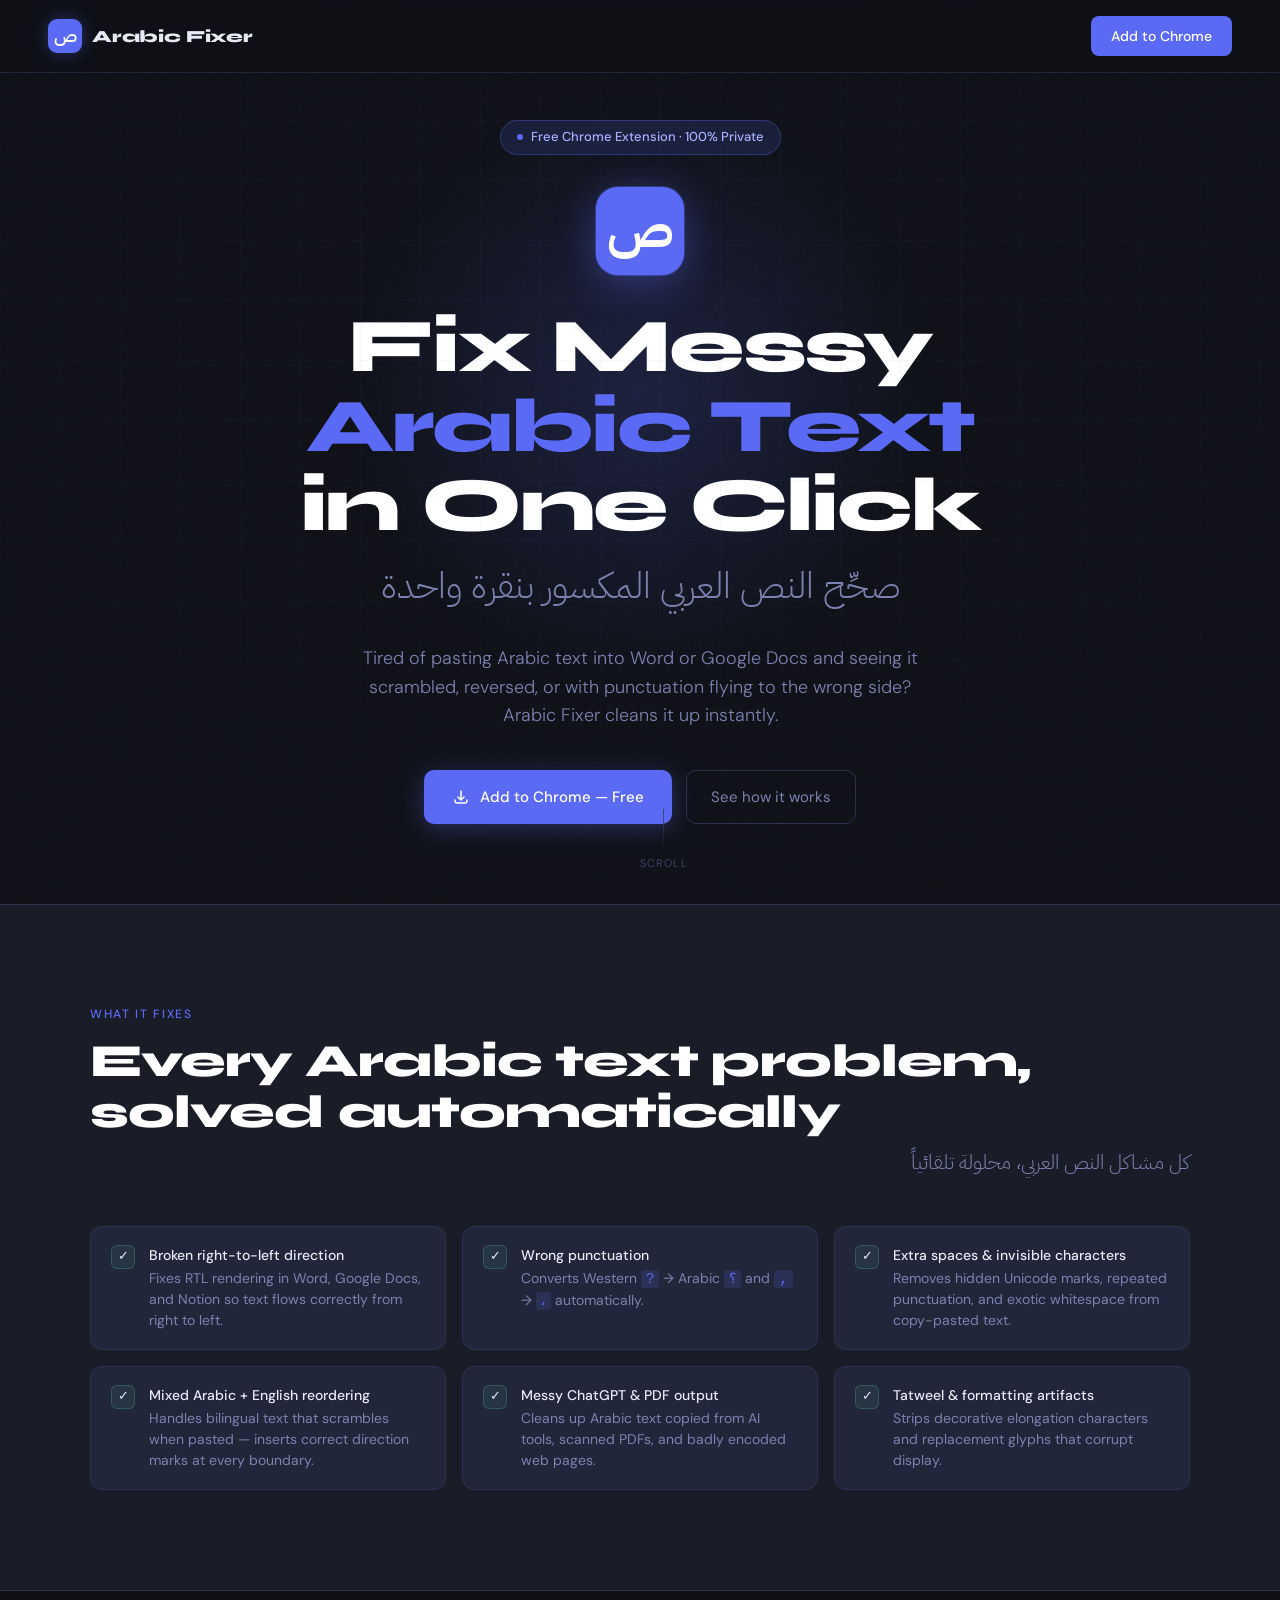
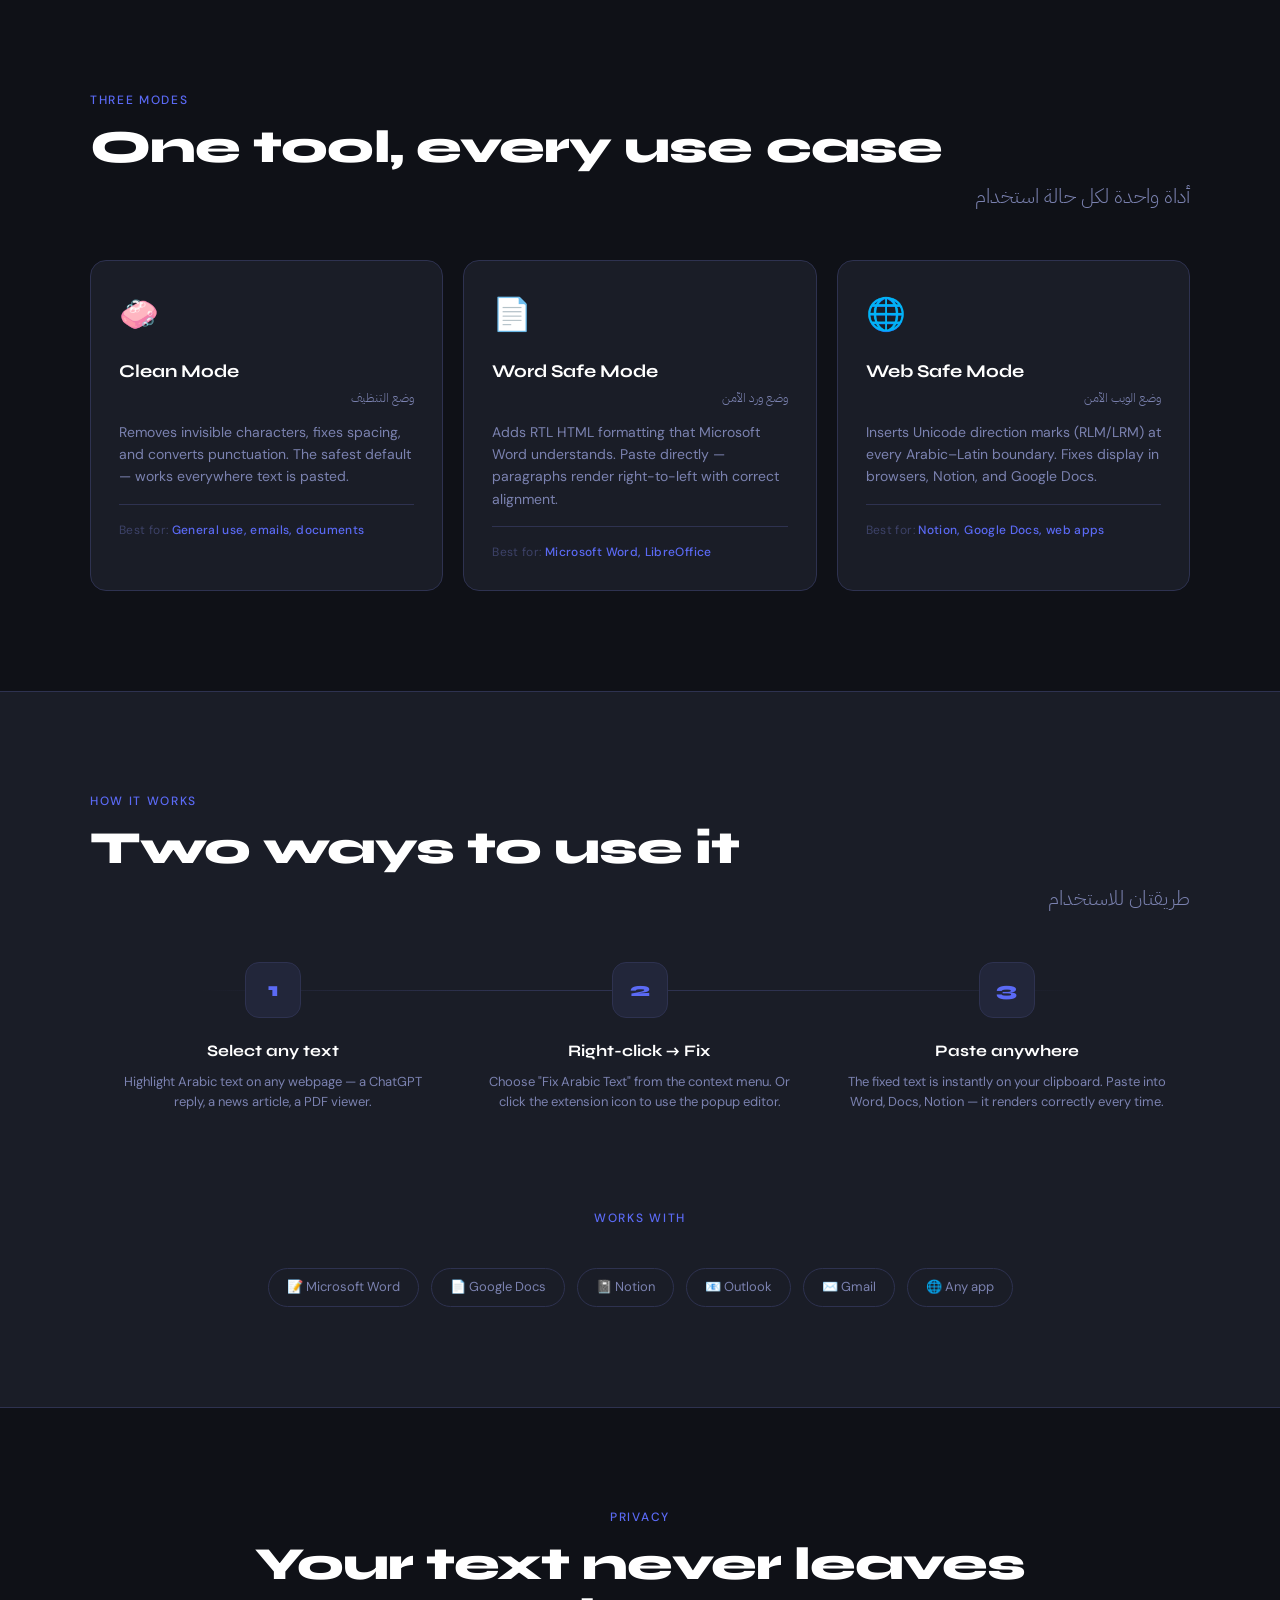
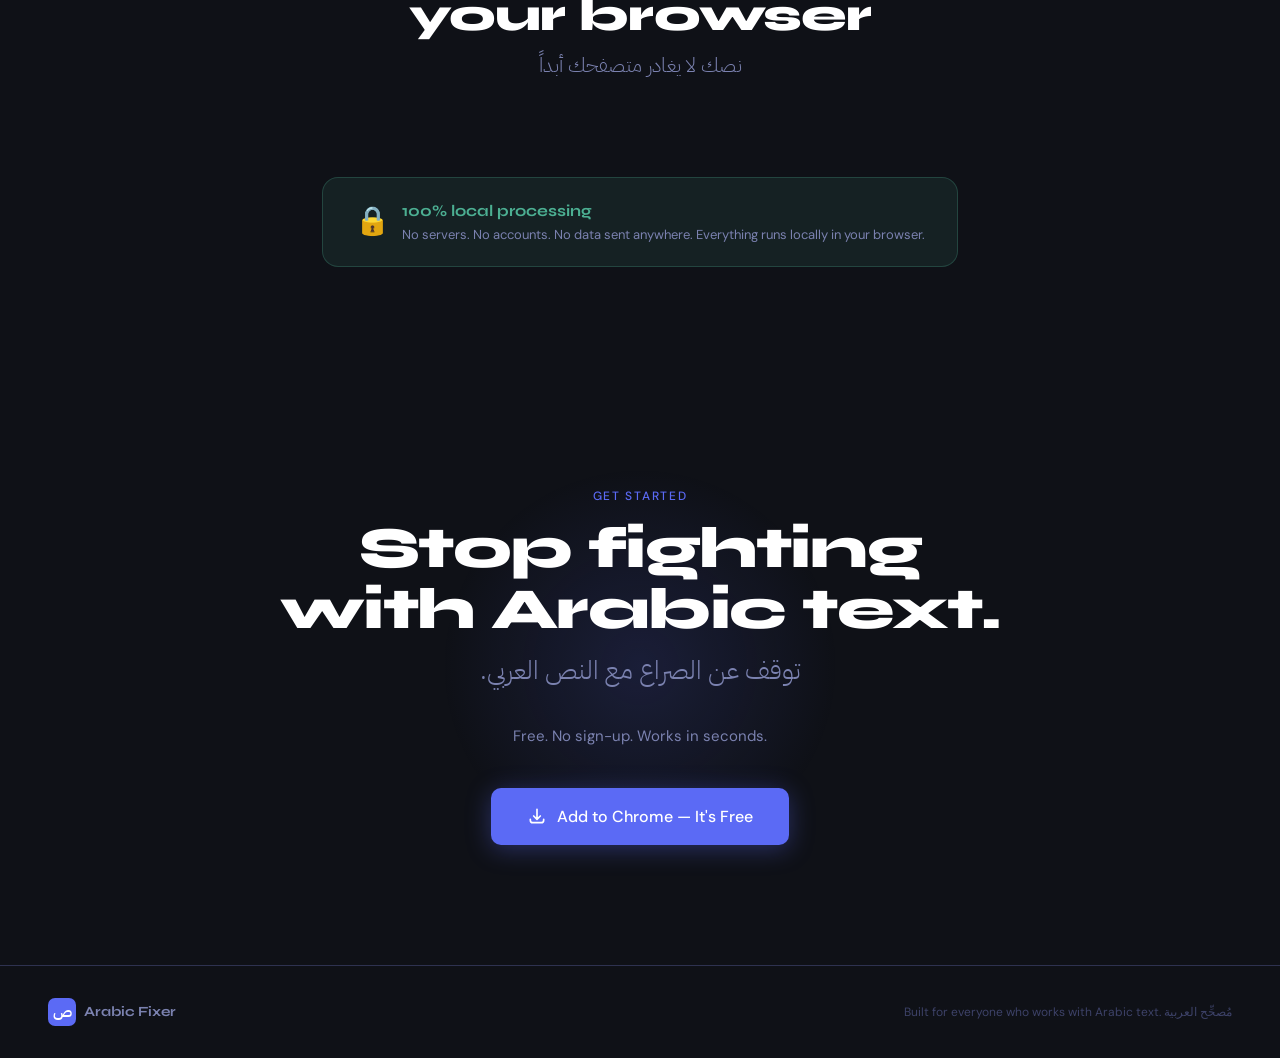
==== index.html @ e7567534 "Add files via upload" ====
<!DOCTYPE html>
<html lang="en">
<head>
  <meta charset="UTF-8" />
  <meta name="viewport" content="width=device-width, initial-scale=1.0" />
  <title>Arabic Fixer — Fix Messy Arabic Text in One Click</title>
  <meta name="description" content="Fix scrambled Arabic text from ChatGPT, PDFs, and websites. Right direction, correct punctuation, clean spacing — instantly copied to clipboard." />
  <link rel="preconnect" href="https://fonts.googleapis.com" />
  <link rel="preconnect" href="https://fonts.gstatic.com" crossorigin />
  <link href="https://fonts.googleapis.com/css2?family=Syne:wght@400;700;800&family=DM+Sans:wght@300;400;500&family=IBM+Plex+Sans+Arabic:wght@300;400;600&display=swap" rel="stylesheet" />
  <style>
    *, *::before, *::after { box-sizing: border-box; margin: 0; padding: 0; }

    :root {
      --bg:          #0f1117;
      --bg2:         #1a1d27;
      --bg3:         #22263a;
      --border:      #2e3250;
      --accent:      #5b6af5;
      --accent-h:    #6c7bff;
      --accent-dim:  rgba(91,106,245,0.15);
      --accent-glow: rgba(91,106,245,0.35);
      --green:       #4caf92;
      --green-bg:    rgba(76,175,146,0.10);
      --text:        #e8eaf6;
      --text-dim:    #7b82b0;
      --text-faint:  #3d4268;
    }

    html { scroll-behavior: smooth; }

    body {
      font-family: 'DM Sans', sans-serif;
      background: var(--bg);
      color: var(--text);
      overflow-x: hidden;
      line-height: 1.6;
    }

    /* ── NOISE TEXTURE OVERLAY ── */
    body::before {
      content: '';
      position: fixed;
      inset: 0;
      background-image: url("data:image/svg+xml,%3Csvg viewBox='0 0 256 256' xmlns='http://www.w3.org/2000/svg'%3E%3Cfilter id='n'%3E%3CfeTurbulence type='fractalNoise' baseFrequency='0.9' numOctaves='4' stitchTiles='stitch'/%3E%3C/filter%3E%3Crect width='100%25' height='100%25' filter='url(%23n)' opacity='1'/%3E%3C/svg%3E");
      opacity: 0.025;
      pointer-events: none;
      z-index: 0;
    }

    /* ── NAV ── */
    nav {
      position: fixed;
      top: 0; left: 0; right: 0;
      z-index: 100;
      display: flex;
      align-items: center;
      justify-content: space-between;
      padding: 16px 48px;
      background: rgba(15,17,23,0.85);
      backdrop-filter: blur(12px);
      border-bottom: 1px solid rgba(46,50,80,0.6);
    }

    .nav-logo {
      display: flex;
      align-items: center;
      gap: 10px;
      text-decoration: none;
    }

    .nav-icon {
      width: 34px; height: 34px;
      background: var(--accent);
      border-radius: 9px;
      display: flex; align-items: center; justify-content: center;
      font-family: 'IBM Plex Sans Arabic', serif;
      font-size: 18px; font-weight: 600;
      color: #fff;
      box-shadow: 0 0 16px var(--accent-glow);
    }

    .nav-name {
      font-family: 'Syne', sans-serif;
      font-weight: 800;
      font-size: 17px;
      color: var(--text);
      letter-spacing: -0.01em;
    }

    .nav-cta {
      background: var(--accent);
      color: #fff;
      border: none;
      border-radius: 8px;
      padding: 9px 20px;
      font-family: 'DM Sans', sans-serif;
      font-size: 14px;
      font-weight: 500;
      cursor: pointer;
      text-decoration: none;
      transition: background 0.15s, box-shadow 0.15s;
    }

    .nav-cta:hover {
      background: var(--accent-h);
      box-shadow: 0 0 20px var(--accent-glow);
    }

    /* ── HERO ── */
    .hero {
      position: relative;
      min-height: 100vh;
      display: flex;
      flex-direction: column;
      align-items: center;
      justify-content: center;
      text-align: center;
      padding: 120px 24px 80px;
      overflow: hidden;
    }

    /* Grid lines background */
    .hero::after {
      content: '';
      position: absolute;
      inset: 0;
      background-image:
        linear-gradient(rgba(91,106,245,0.05) 1px, transparent 1px),
        linear-gradient(90deg, rgba(91,106,245,0.05) 1px, transparent 1px);
      background-size: 60px 60px;
      mask-image: radial-gradient(ellipse 80% 60% at 50% 40%, black 30%, transparent 100%);
      pointer-events: none;
    }

    /* Glow orb */
    .hero-orb {
      position: absolute;
      width: 600px; height: 600px;
      border-radius: 50%;
      background: radial-gradient(circle, rgba(91,106,245,0.18) 0%, transparent 70%);
      top: 50%; left: 50%;
      transform: translate(-50%, -60%);
      pointer-events: none;
      animation: pulse-orb 6s ease-in-out infinite;
    }

    @keyframes pulse-orb {
      0%, 100% { opacity: 0.8; transform: translate(-50%, -60%) scale(1); }
      50% { opacity: 1; transform: translate(-50%, -60%) scale(1.08); }
    }

    .hero-badge {
      display: inline-flex;
      align-items: center;
      gap: 8px;
      background: var(--accent-dim);
      border: 1px solid rgba(91,106,245,0.3);
      border-radius: 99px;
      padding: 6px 16px;
      font-size: 13px;
      font-weight: 500;
      color: #a5b0ff;
      margin-bottom: 32px;
      animation: fade-up 0.6s ease both;
    }

    .hero-badge-dot {
      width: 6px; height: 6px;
      background: var(--accent);
      border-radius: 50%;
      animation: blink 2s ease infinite;
    }

    @keyframes blink {
      0%,100% { opacity: 1; } 50% { opacity: 0.3; }
    }

    .hero-icon-wrap {
      position: relative;
      margin-bottom: 32px;
      animation: fade-up 0.6s 0.1s ease both;
    }

    .hero-icon {
      width: 88px; height: 88px;
      background: var(--accent);
      border-radius: 22px;
      display: flex; align-items: center; justify-content: center;
      font-family: 'IBM Plex Sans Arabic', serif;
      font-size: 52px; font-weight: 600;
      color: #fff;
      box-shadow: 0 0 0 1px rgba(91,106,245,0.4), 0 8px 40px rgba(91,106,245,0.4);
      margin: 0 auto;
      animation: float 4s ease-in-out infinite;
    }

    @keyframes float {
      0%,100% { transform: translateY(0); }
      50% { transform: translateY(-8px); }
    }

    .hero-title {
      font-family: 'Syne', sans-serif;
      font-weight: 800;
      font-size: clamp(40px, 7vw, 76px);
      letter-spacing: -0.03em;
      line-height: 1.05;
      color: #fff;
      margin-bottom: 12px;
      animation: fade-up 0.6s 0.2s ease both;
    }

    .hero-title span {
      color: var(--accent);
    }

    .hero-title-ar {
      font-family: 'IBM Plex Sans Arabic', sans-serif;
      font-size: clamp(20px, 3.5vw, 36px);
      font-weight: 300;
      color: var(--text-dim);
      direction: rtl;
      margin-bottom: 28px;
      display: block;
      animation: fade-up 0.6s 0.3s ease both;
    }

    .hero-sub {
      font-size: clamp(15px, 2vw, 18px);
      font-weight: 300;
      color: var(--text-dim);
      max-width: 560px;
      margin: 0 auto 40px;
      animation: fade-up 0.6s 0.35s ease both;
    }

    .hero-buttons {
      display: flex;
      gap: 14px;
      justify-content: center;
      flex-wrap: wrap;
      animation: fade-up 0.6s 0.45s ease both;
    }

    .btn-main {
      display: inline-flex;
      align-items: center;
      gap: 10px;
      background: var(--accent);
      color: #fff;
      border: none;
      border-radius: 10px;
      padding: 14px 28px;
      font-family: 'DM Sans', sans-serif;
      font-size: 15px;
      font-weight: 500;
      cursor: pointer;
      text-decoration: none;
      transition: background 0.15s, box-shadow 0.15s, transform 0.1s;
      box-shadow: 0 4px 24px var(--accent-glow);
    }

    .btn-main:hover {
      background: var(--accent-h);
      box-shadow: 0 6px 32px rgba(91,106,245,0.5);
      transform: translateY(-1px);
    }

    .btn-secondary {
      display: inline-flex;
      align-items: center;
      gap: 8px;
      background: transparent;
      color: var(--text-dim);
      border: 1px solid var(--border);
      border-radius: 10px;
      padding: 14px 24px;
      font-family: 'DM Sans', sans-serif;
      font-size: 15px;
      font-weight: 400;
      cursor: pointer;
      text-decoration: none;
      transition: border-color 0.15s, color 0.15s;
    }

    .btn-secondary:hover {
      border-color: var(--accent);
      color: var(--text);
    }

    /* Scroll indicator */
    .scroll-hint {
      position: absolute;
      bottom: 32px;
      left: 50%;
      transform: translateX(-50%);
      display: flex;
      flex-direction: column;
      align-items: center;
      gap: 6px;
      font-size: 11px;
      color: var(--text-faint);
      letter-spacing: 0.1em;
      text-transform: uppercase;
      animation: fade-up 1s 1s ease both;
    }

    .scroll-line {
      width: 1px; height: 40px;
      background: linear-gradient(to bottom, var(--text-faint), transparent);
      animation: scroll-drop 2s ease-in-out infinite;
    }

    @keyframes scroll-drop {
      0% { transform: scaleY(0); transform-origin: top; }
      50% { transform: scaleY(1); transform-origin: top; }
      51% { transform: scaleY(1); transform-origin: bottom; }
      100% { transform: scaleY(0); transform-origin: bottom; }
    }

    /* ── SECTION COMMON ── */
    section {
      position: relative;
      z-index: 1;
      padding: 100px 24px;
    }

    .section-inner {
      max-width: 1100px;
      margin: 0 auto;
    }

    .section-label {
      font-size: 12px;
      font-weight: 500;
      letter-spacing: 0.14em;
      text-transform: uppercase;
      color: var(--accent);
      margin-bottom: 12px;
    }

    .section-title {
      font-family: 'Syne', sans-serif;
      font-weight: 800;
      font-size: clamp(28px, 4vw, 46px);
      letter-spacing: -0.02em;
      line-height: 1.1;
      color: #fff;
      margin-bottom: 8px;
    }

    .section-title-ar {
      font-family: 'IBM Plex Sans Arabic', sans-serif;
      font-size: clamp(14px, 2vw, 20px);
      font-weight: 300;
      color: var(--text-dim);
      direction: rtl;
      margin-bottom: 48px;
      display: block;
    }

    /* ── FIXES SECTION ── */
    .fixes-section {
      background: var(--bg2);
      border-top: 1px solid var(--border);
      border-bottom: 1px solid var(--border);
    }

    .fixes-grid {
      display: grid;
      grid-template-columns: repeat(auto-fit, minmax(300px, 1fr));
      gap: 16px;
    }

    .fix-item {
      display: flex;
      align-items: flex-start;
      gap: 14px;
      background: var(--bg3);
      border: 1px solid var(--border);
      border-radius: 12px;
      padding: 18px 20px;
      transition: border-color 0.2s, transform 0.2s;
    }

    .fix-item:hover {
      border-color: rgba(91,106,245,0.4);
      transform: translateY(-2px);
    }

    .fix-check {
      width: 24px; height: 24px;
      background: var(--green-bg);
      border: 1px solid rgba(76,175,146,0.3);
      border-radius: 6px;
      display: flex; align-items: center; justify-content: center;
      flex-shrink: 0;
      font-size: 13px;
    }

    .fix-text {
      font-size: 14px;
      color: var(--text-dim);
      line-height: 1.5;
    }

    .fix-text strong {
      color: var(--text);
      font-weight: 500;
      display: block;
      margin-bottom: 2px;
    }

    /* ── MODES SECTION ── */
    .modes-grid {
      display: grid;
      grid-template-columns: repeat(auto-fit, minmax(280px, 1fr));
      gap: 20px;
      margin-top: 48px;
    }

    .mode-card {
      background: var(--bg2);
      border: 1px solid var(--border);
      border-radius: 16px;
      padding: 28px;
      transition: border-color 0.2s, box-shadow 0.2s;
      position: relative;
      overflow: hidden;
    }

    .mode-card::before {
      content: '';
      position: absolute;
      top: 0; left: 0; right: 0;
      height: 2px;
      background: var(--mode-color, var(--accent));
      opacity: 0;
      transition: opacity 0.2s;
    }

    .mode-card:hover {
      border-color: rgba(91,106,245,0.35);
      box-shadow: 0 8px 32px rgba(0,0,0,0.3);
    }

    .mode-card:hover::before { opacity: 1; }

    .mode-emoji {
      font-size: 32px;
      margin-bottom: 16px;
      display: block;
    }

    .mode-name {
      font-family: 'Syne', sans-serif;
      font-weight: 700;
      font-size: 18px;
      color: #fff;
      margin-bottom: 4px;
    }

    .mode-name-ar {
      font-family: 'IBM Plex Sans Arabic', sans-serif;
      font-size: 12px;
      font-weight: 300;
      color: var(--text-dim);
      direction: rtl;
      margin-bottom: 12px;
      display: block;
    }

    .mode-desc {
      font-size: 14px;
      color: var(--text-dim);
      line-height: 1.6;
    }

    .mode-works {
      margin-top: 16px;
      padding-top: 16px;
      border-top: 1px solid var(--border);
      font-size: 12px;
      color: var(--text-faint);
      letter-spacing: 0.03em;
    }

    .mode-works span {
      color: var(--accent);
      font-weight: 500;
    }

    /* ── HOW IT WORKS ── */
    .how-section {
      background: var(--bg2);
      border-top: 1px solid var(--border);
      border-bottom: 1px solid var(--border);
    }

    .steps {
      display: grid;
      grid-template-columns: repeat(auto-fit, minmax(220px, 1fr));
      gap: 0;
      margin-top: 48px;
      position: relative;
    }

    .steps::before {
      content: '';
      position: absolute;
      top: 28px;
      left: 10%;
      right: 10%;
      height: 1px;
      background: linear-gradient(90deg, transparent, var(--border), var(--border), transparent);
    }

    .step {
      text-align: center;
      padding: 0 24px 32px;
      position: relative;
    }

    .step-num {
      width: 56px; height: 56px;
      background: var(--bg3);
      border: 1px solid var(--border);
      border-radius: 14px;
      display: flex; align-items: center; justify-content: center;
      font-family: 'Syne', sans-serif;
      font-size: 20px;
      font-weight: 800;
      color: var(--accent);
      margin: 0 auto 20px;
      position: relative;
      z-index: 1;
    }

    .step-title {
      font-family: 'Syne', sans-serif;
      font-weight: 700;
      font-size: 16px;
      color: #fff;
      margin-bottom: 8px;
    }

    .step-desc {
      font-size: 13px;
      color: var(--text-dim);
      line-height: 1.6;
    }

    /* ── PRIVACY ── */
    .privacy-section { text-align: center; }

    .privacy-badge {
      display: inline-flex;
      align-items: center;
      gap: 12px;
      background: var(--green-bg);
      border: 1px solid rgba(76,175,146,0.25);
      border-radius: 16px;
      padding: 20px 32px;
      margin-top: 48px;
    }

    .privacy-icon {
      font-size: 28px;
    }

    .privacy-text {
      text-align: left;
    }

    .privacy-title {
      font-family: 'Syne', sans-serif;
      font-weight: 700;
      font-size: 16px;
      color: var(--green);
      margin-bottom: 2px;
    }

    .privacy-desc {
      font-size: 13px;
      color: var(--text-dim);
    }

    /* ── WORKS WITH ── */
    .apps-row {
      display: flex;
      flex-wrap: wrap;
      gap: 12px;
      justify-content: center;
      margin-top: 40px;
    }

    .app-chip {
      background: var(--bg2);
      border: 1px solid var(--border);
      border-radius: 99px;
      padding: 8px 18px;
      font-size: 13px;
      color: var(--text-dim);
      display: flex;
      align-items: center;
      gap: 7px;
    }

    /* ── CTA SECTION ── */
    .cta-section {
      text-align: center;
      padding: 120px 24px;
    }

    .cta-glow {
      position: absolute;
      width: 400px; height: 400px;
      border-radius: 50%;
      background: radial-gradient(circle, rgba(91,106,245,0.15) 0%, transparent 70%);
      top: 50%; left: 50%;
      transform: translate(-50%,-50%);
      pointer-events: none;
    }

    .cta-title {
      font-family: 'Syne', sans-serif;
      font-weight: 800;
      font-size: clamp(32px, 5vw, 58px);
      letter-spacing: -0.025em;
      line-height: 1.05;
      color: #fff;
      margin-bottom: 10px;
      position: relative;
    }

    .cta-title-ar {
      font-family: 'IBM Plex Sans Arabic', sans-serif;
      font-size: clamp(16px, 2.5vw, 26px);
      font-weight: 300;
      color: var(--text-dim);
      direction: rtl;
      margin-bottom: 32px;
      display: block;
      position: relative;
    }

    .cta-sub {
      font-size: 15px;
      color: var(--text-dim);
      margin-bottom: 40px;
      position: relative;
    }

    /* ── FOOTER ── */
    footer {
      border-top: 1px solid var(--border);
      padding: 32px 48px;
      display: flex;
      align-items: center;
      justify-content: space-between;
      flex-wrap: wrap;
      gap: 16px;
    }

    .footer-logo {
      display: flex;
      align-items: center;
      gap: 8px;
      text-decoration: none;
    }

    .footer-icon {
      width: 28px; height: 28px;
      background: var(--accent);
      border-radius: 7px;
      display: flex; align-items: center; justify-content: center;
      font-family: 'IBM Plex Sans Arabic', serif;
      font-size: 15px; font-weight: 600;
      color: #fff;
    }

    .footer-name {
      font-family: 'Syne', sans-serif;
      font-weight: 700;
      font-size: 14px;
      color: var(--text-dim);
    }

    .footer-note {
      font-size: 12px;
      color: var(--text-faint);
    }

    /* ── REVEAL ANIMATION ── */
    .reveal {
      opacity: 0;
      transform: translateY(24px);
      transition: opacity 0.65s ease, transform 0.65s ease;
    }

    .reveal.visible {
      opacity: 1;
      transform: translateY(0);
    }

    @keyframes fade-up {
      from { opacity: 0; transform: translateY(20px); }
      to   { opacity: 1; transform: translateY(0); }
    }

    /* ── RESPONSIVE ── */
    @media (max-width: 768px) {
      nav { padding: 14px 20px; }
      section { padding: 72px 20px; }
      footer { padding: 24px 20px; flex-direction: column; align-items: flex-start; }
      .steps::before { display: none; }
      .hero-orb { width: 320px; height: 320px; }
    }
  </style>
</head>
<body>

  <!-- NAV -->
  <nav>
    <a href="#" class="nav-logo">
      <div class="nav-icon">ص</div>
      <span class="nav-name">Arabic Fixer</span>
    </a>
    <a href="#download" class="nav-cta">Add to Chrome</a>
  </nav>

  <!-- HERO -->
  <section class="hero">
    <div class="hero-orb"></div>

    <div class="hero-badge">
      <span class="hero-badge-dot"></span>
      Free Chrome Extension · 100% Private
    </div>

    <div class="hero-icon-wrap">
      <div class="hero-icon">ص</div>
    </div>

    <h1 class="hero-title">Fix Messy<br><span>Arabic Text</span><br>in One Click</h1>
    <span class="hero-title-ar">صحِّح النص العربي المكسور بنقرة واحدة</span>

    <p class="hero-sub">
      Tired of pasting Arabic text into Word or Google Docs and seeing it scrambled, reversed, or with punctuation flying to the wrong side? Arabic Fixer cleans it up instantly.
    </p>

    <div class="hero-buttons">
      <a href="#download" class="btn-main">
        <svg width="18" height="18" fill="none" viewBox="0 0 24 24" stroke="currentColor" stroke-width="2"><path stroke-linecap="round" stroke-linejoin="round" d="M4 16v1a3 3 0 003 3h10a3 3 0 003-3v-1m-4-4l-4 4m0 0l-4-4m4 4V4"/></svg>
        Add to Chrome — Free
      </a>
      <a href="#how" class="btn-secondary">See how it works</a>
    </div>

    <div class="scroll-hint">
      <div class="scroll-line"></div>
      Scroll
    </div>
  </section>

  <!-- WHAT IT FIXES -->
  <section class="fixes-section">
    <div class="section-inner">
      <p class="section-label reveal">What it fixes</p>
      <h2 class="section-title reveal">Every Arabic text problem,<br>solved automatically</h2>
      <span class="section-title-ar reveal">كل مشاكل النص العربي، محلولة تلقائياً</span>

      <div class="fixes-grid">
        <div class="fix-item reveal">
          <div class="fix-check">✓</div>
          <div class="fix-text">
            <strong>Broken right-to-left direction</strong>
            Fixes RTL rendering in Word, Google Docs, and Notion so text flows correctly from right to left.
          </div>
        </div>
        <div class="fix-item reveal">
          <div class="fix-check">✓</div>
          <div class="fix-text">
            <strong>Wrong punctuation</strong>
            Converts Western <code style="color:var(--accent);background:var(--accent-dim);padding:1px 5px;border-radius:3px">?</code> → Arabic <code style="color:var(--accent);background:var(--accent-dim);padding:1px 5px;border-radius:3px">؟</code> and <code style="color:var(--accent);background:var(--accent-dim);padding:1px 5px;border-radius:3px">,</code> → <code style="color:var(--accent);background:var(--accent-dim);padding:1px 5px;border-radius:3px">،</code> automatically.
          </div>
        </div>
        <div class="fix-item reveal">
          <div class="fix-check">✓</div>
          <div class="fix-text">
            <strong>Extra spaces &amp; invisible characters</strong>
            Removes hidden Unicode marks, repeated punctuation, and exotic whitespace from copy-pasted text.
          </div>
        </div>
        <div class="fix-item reveal">
          <div class="fix-check">✓</div>
          <div class="fix-text">
            <strong>Mixed Arabic + English reordering</strong>
            Handles bilingual text that scrambles when pasted — inserts correct direction marks at every boundary.
          </div>
        </div>
        <div class="fix-item reveal">
          <div class="fix-check">✓</div>
          <div class="fix-text">
            <strong>Messy ChatGPT &amp; PDF output</strong>
            Cleans up Arabic text copied from AI tools, scanned PDFs, and badly encoded web pages.
          </div>
        </div>
        <div class="fix-item reveal">
          <div class="fix-check">✓</div>
          <div class="fix-text">
            <strong>Tatweel &amp; formatting artifacts</strong>
            Strips decorative elongation characters and replacement glyphs that corrupt display.
          </div>
        </div>
      </div>
    </div>
  </section>

  <!-- THREE MODES -->
  <section>
    <div class="section-inner">
      <p class="section-label reveal">Three modes</p>
      <h2 class="section-title reveal">One tool, every use case</h2>
      <span class="section-title-ar reveal">أداة واحدة لكل حالة استخدام</span>

      <div class="modes-grid">
        <div class="mode-card reveal" style="--mode-color: #4caf92;">
          <span class="mode-emoji">🧼</span>
          <div class="mode-name">Clean Mode</div>
          <span class="mode-name-ar">وضع التنظيف</span>
          <p class="mode-desc">Removes invisible characters, fixes spacing, and converts punctuation. The safest default — works everywhere text is pasted.</p>
          <div class="mode-works">Best for: <span>General use, emails, documents</span></div>
        </div>
        <div class="mode-card reveal" style="--mode-color: #5b6af5;">
          <span class="mode-emoji">📄</span>
          <div class="mode-name">Word Safe Mode</div>
          <span class="mode-name-ar">وضع ورد الآمن</span>
          <p class="mode-desc">Adds RTL HTML formatting that Microsoft Word understands. Paste directly — paragraphs render right-to-left with correct alignment.</p>
          <div class="mode-works">Best for: <span>Microsoft Word, LibreOffice</span></div>
        </div>
        <div class="mode-card reveal" style="--mode-color: #a78bfa;">
          <span class="mode-emoji">🌐</span>
          <div class="mode-name">Web Safe Mode</div>
          <span class="mode-name-ar">وضع الويب الآمن</span>
          <p class="mode-desc">Inserts Unicode direction marks (RLM/LRM) at every Arabic–Latin boundary. Fixes display in browsers, Notion, and Google Docs.</p>
          <div class="mode-works">Best for: <span>Notion, Google Docs, web apps</span></div>
        </div>
      </div>
    </div>
  </section>

  <!-- HOW IT WORKS -->
  <section class="how-section" id="how">
    <div class="section-inner">
      <p class="section-label reveal">How it works</p>
      <h2 class="section-title reveal">Two ways to use it</h2>
      <span class="section-title-ar reveal">طريقتان للاستخدام</span>

      <div class="steps">
        <div class="step reveal">
          <div class="step-num">1</div>
          <div class="step-title">Select any text</div>
          <p class="step-desc">Highlight Arabic text on any webpage — a ChatGPT reply, a news article, a PDF viewer.</p>
        </div>
        <div class="step reveal">
          <div class="step-num">2</div>
          <div class="step-title">Right-click → Fix</div>
          <p class="step-desc">Choose "Fix Arabic Text" from the context menu. Or click the extension icon to use the popup editor.</p>
        </div>
        <div class="step reveal">
          <div class="step-num">3</div>
          <div class="step-title">Paste anywhere</div>
          <p class="step-desc">The fixed text is instantly on your clipboard. Paste into Word, Docs, Notion — it renders correctly every time.</p>
        </div>
      </div>

      <!-- Works with apps -->
      <div style="text-align:center; margin-top: 64px;">
        <p class="section-label reveal" style="margin-bottom:20px;">Works with</p>
        <div class="apps-row reveal">
          <div class="app-chip">📝 Microsoft Word</div>
          <div class="app-chip">📄 Google Docs</div>
          <div class="app-chip">📓 Notion</div>
          <div class="app-chip">📧 Outlook</div>
          <div class="app-chip">✉️ Gmail</div>
          <div class="app-chip">🌐 Any app</div>
        </div>
      </div>
    </div>
  </section>

  <!-- PRIVACY -->
  <section class="privacy-section">
    <div class="section-inner">
      <p class="section-label reveal">Privacy</p>
      <h2 class="section-title reveal">Your text never leaves<br>your browser</h2>
      <span class="section-title-ar reveal">نصك لا يغادر متصفحك أبداً</span>

      <div class="privacy-badge reveal">
        <div class="privacy-icon">🔒</div>
        <div class="privacy-text">
          <div class="privacy-title">100% local processing</div>
          <div class="privacy-desc">No servers. No accounts. No data sent anywhere. Everything runs locally in your browser.</div>
        </div>
      </div>
    </div>
  </section>

  <!-- CTA -->
  <section class="cta-section" id="download">
    <div class="cta-glow"></div>
    <p class="section-label reveal">Get started</p>
    <h2 class="cta-title reveal">Stop fighting<br>with Arabic text.</h2>
    <span class="cta-title-ar reveal">توقف عن الصراع مع النص العربي.</span>
    <p class="cta-sub reveal">Free. No sign-up. Works in seconds.</p>
    <div class="reveal">
      <a href="#" class="btn-main" style="font-size:16px; padding:16px 36px;">
        <svg width="20" height="20" fill="none" viewBox="0 0 24 24" stroke="currentColor" stroke-width="2"><path stroke-linecap="round" stroke-linejoin="round" d="M4 16v1a3 3 0 003 3h10a3 3 0 003-3v-1m-4-4l-4 4m0 0l-4-4m4 4V4"/></svg>
        Add to Chrome — It's Free
      </a>
    </div>
  </section>

  <!-- FOOTER -->
  <footer>
    <a href="#" class="footer-logo">
      <div class="footer-icon">ص</div>
      <span class="footer-name">Arabic Fixer</span>
    </a>
    <p class="footer-note">Built for everyone who works with Arabic text. مُصحِّح العربية</p>
  </footer>

  <script>
    // Scroll reveal
    const observer = new IntersectionObserver((entries) => {
      entries.forEach((e, i) => {
        if (e.isIntersecting) {
          // Stagger siblings in the same parent
          const siblings = [...e.target.parentElement.querySelectorAll('.reveal:not(.visible)')];
          const idx = siblings.indexOf(e.target);
          setTimeout(() => {
            e.target.classList.add('visible');
          }, idx * 80);
          observer.unobserve(e.target);
        }
      });
    }, { threshold: 0.12 });

    document.querySelectorAll('.reveal').forEach(el => observer.observe(el));
  </script>
</body>
</html>
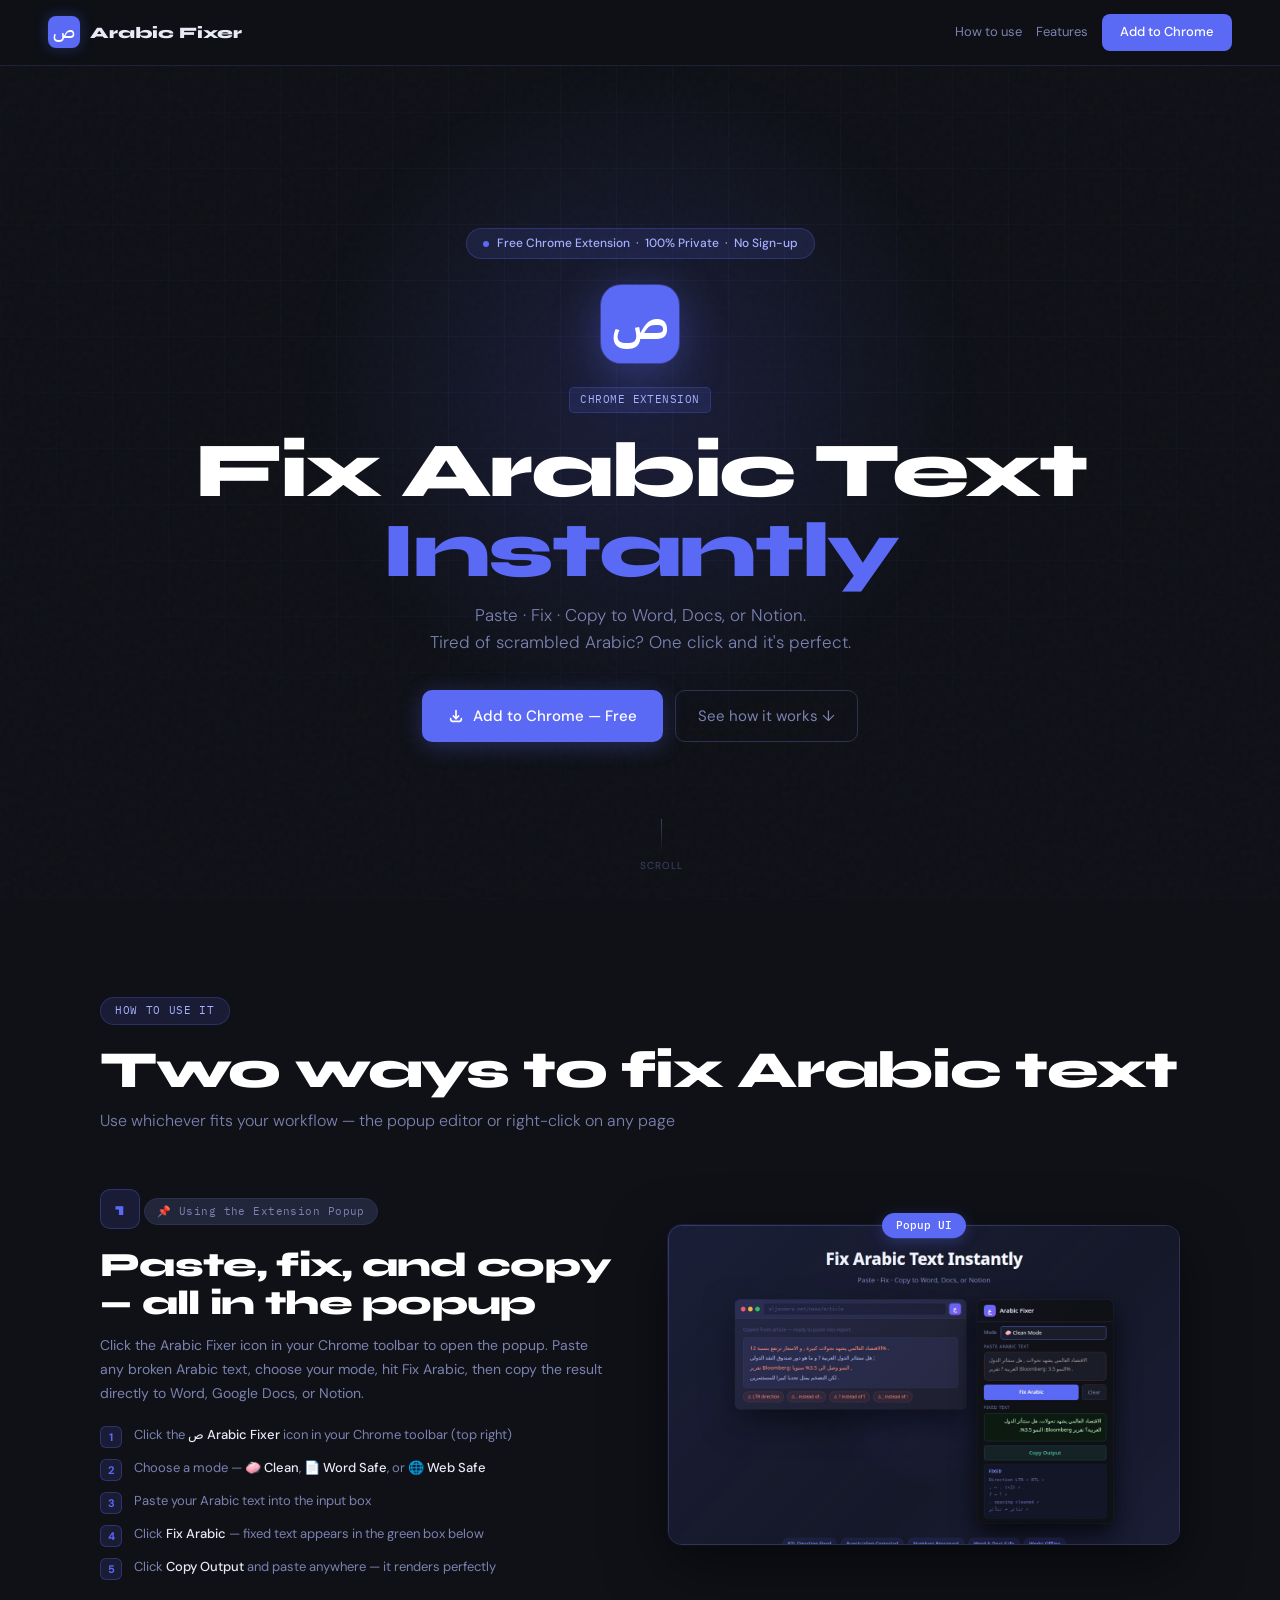
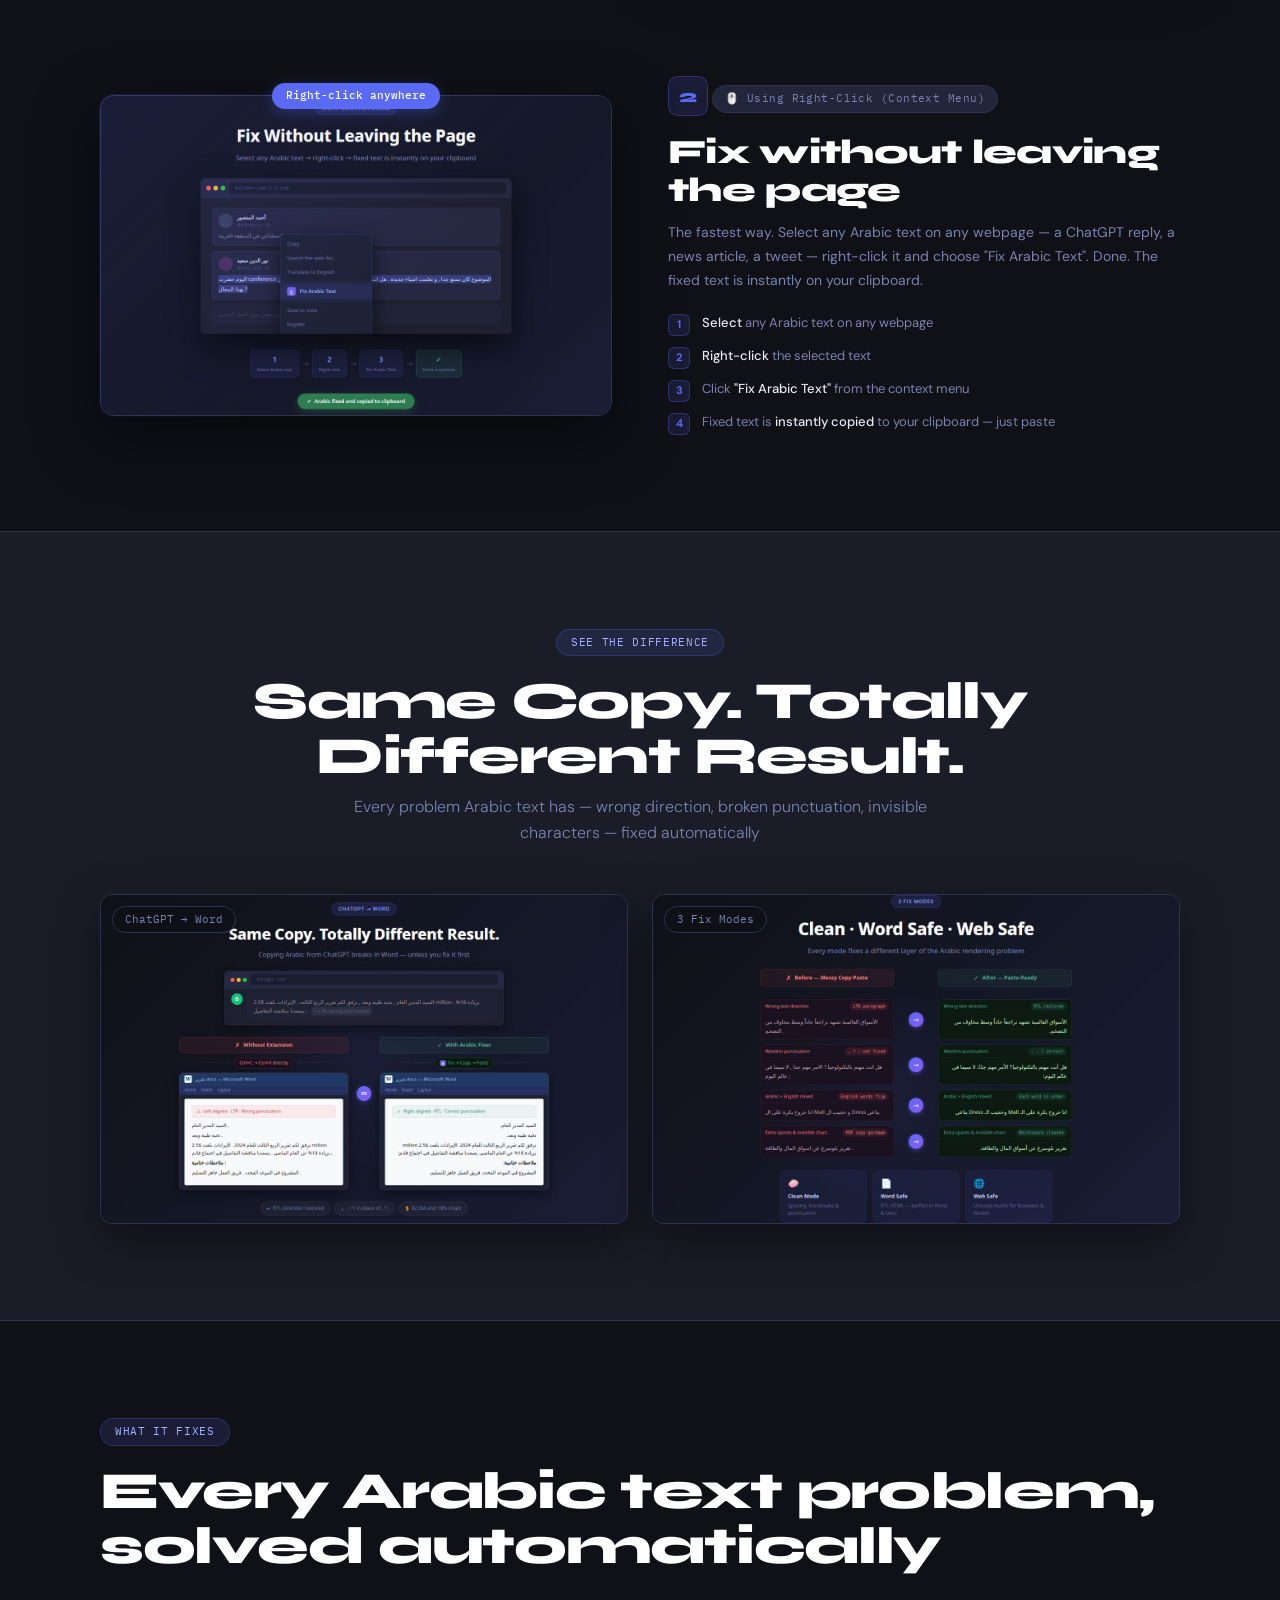
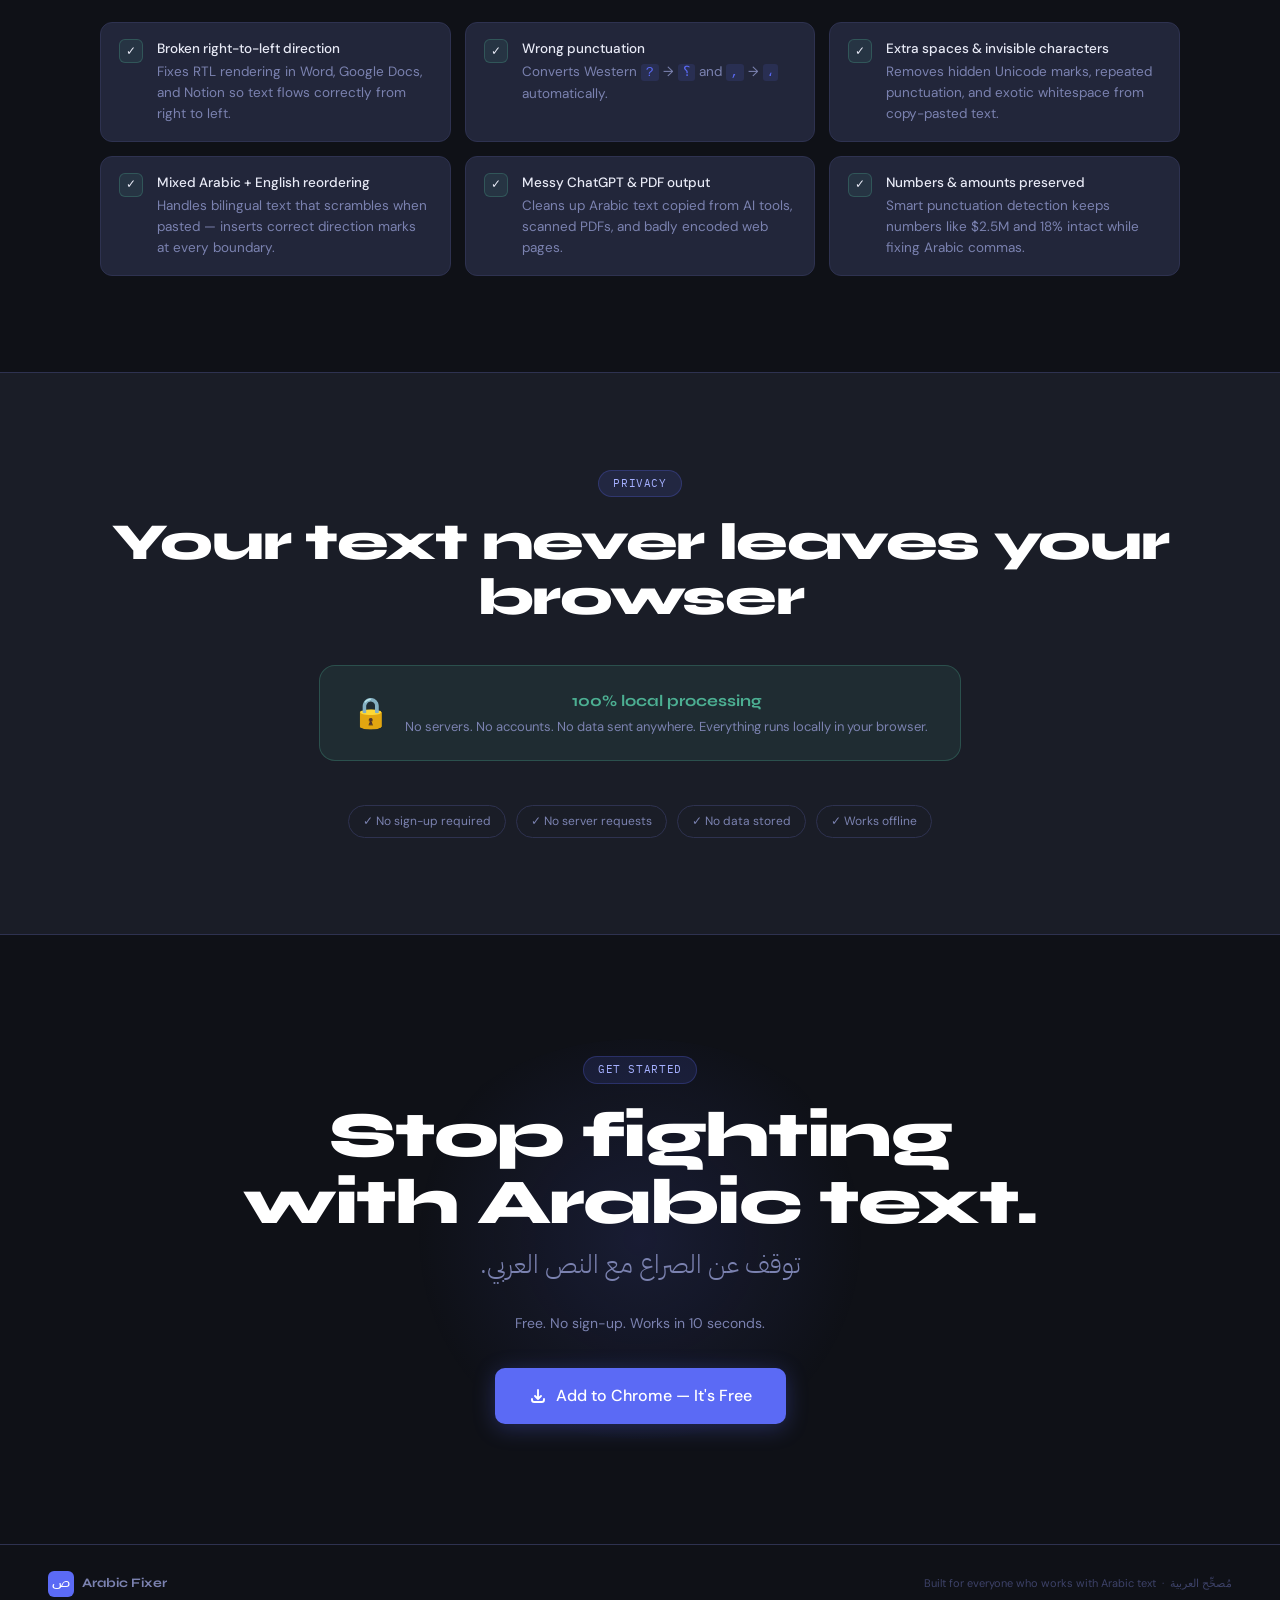
==== commit 9a190faa: "Add files via upload index (4).html rename" ====
--- a/index.html
+++ b/index.html
@@ -1,954 +1,372 @@
 <!DOCTYPE html>
 <html lang="en">
 <head>
-  <meta charset="UTF-8" />
-  <meta name="viewport" content="width=device-width, initial-scale=1.0" />
+  <meta charset="UTF-8"/>
+  <meta name="viewport" content="width=device-width, initial-scale=1.0"/>
   <title>Arabic Fixer — Fix Messy Arabic Text in One Click</title>
-  <meta name="description" content="Fix scrambled Arabic text from ChatGPT, PDFs, and websites. Right direction, correct punctuation, clean spacing — instantly copied to clipboard." />
-  <link rel="preconnect" href="https://fonts.googleapis.com" />
-  <link rel="preconnect" href="https://fonts.gstatic.com" crossorigin />
-  <link href="https://fonts.googleapis.com/css2?family=Syne:wght@400;700;800&family=DM+Sans:wght@300;400;500&family=IBM+Plex+Sans+Arabic:wght@300;400;600&display=swap" rel="stylesheet" />
+  <meta name="description" content="Fix scrambled Arabic text from ChatGPT, PDFs, and websites. Right direction, correct punctuation, clean spacing — instantly."/>
+  <link rel="preconnect" href="https://fonts.googleapis.com"/>
+  <link rel="preconnect" href="https://fonts.gstatic.com" crossorigin/>
+  <link href="https://fonts.googleapis.com/css2?family=Syne:wght@400;700;800&family=DM+Sans:wght@300;400;500&family=IBM+Plex+Sans+Arabic:wght@300;400;600&family=IBM+Plex+Mono:wght@400;500&display=swap" rel="stylesheet"/>
   <style>
-    *, *::before, *::after { box-sizing: border-box; margin: 0; padding: 0; }
-
-    :root {
-      --bg:          #0f1117;
-      --bg2:         #1a1d27;
-      --bg3:         #22263a;
-      --border:      #2e3250;
-      --accent:      #5b6af5;
-      --accent-h:    #6c7bff;
-      --accent-dim:  rgba(91,106,245,0.15);
-      --accent-glow: rgba(91,106,245,0.35);
-      --green:       #4caf92;
-      --green-bg:    rgba(76,175,146,0.10);
-      --text:        #e8eaf6;
-      --text-dim:    #7b82b0;
-      --text-faint:  #3d4268;
+    *,*::before,*::after{box-sizing:border-box;margin:0;padding:0}
+    :root{
+      --bg:#0f1117;--bg2:#1a1d27;--bg3:#22263a;
+      --border:#2e3250;--border-soft:rgba(46,50,80,0.55);
+      --accent:#5b6af5;--accent-h:#6c7bff;
+      --accent-dim:rgba(91,106,245,0.13);--accent-glow:rgba(91,106,245,0.30);
+      --green:#4caf92;--green-bg:rgba(76,175,146,0.10);--green-border:rgba(76,175,146,0.28);
+      --red:#f56b6b;--red-bg:rgba(245,107,107,0.10);--red-border:rgba(245,107,107,0.28);
+      --text:#e8eaf6;--text-dim:#7b82b0;--text-faint:#3d4268;
+      --mono:'IBM Plex Mono',monospace;
     }
-
-    html { scroll-behavior: smooth; }
-
-    body {
-      font-family: 'DM Sans', sans-serif;
-      background: var(--bg);
-      color: var(--text);
-      overflow-x: hidden;
-      line-height: 1.6;
-    }
-
-    /* ── NOISE TEXTURE OVERLAY ── */
-    body::before {
-      content: '';
-      position: fixed;
-      inset: 0;
-      background-image: url("data:image/svg+xml,%3Csvg viewBox='0 0 256 256' xmlns='http://www.w3.org/2000/svg'%3E%3Cfilter id='n'%3E%3CfeTurbulence type='fractalNoise' baseFrequency='0.9' numOctaves='4' stitchTiles='stitch'/%3E%3C/filter%3E%3Crect width='100%25' height='100%25' filter='url(%23n)' opacity='1'/%3E%3C/svg%3E");
-      opacity: 0.025;
-      pointer-events: none;
-      z-index: 0;
-    }
-
-    /* ── NAV ── */
-    nav {
-      position: fixed;
-      top: 0; left: 0; right: 0;
-      z-index: 100;
-      display: flex;
-      align-items: center;
-      justify-content: space-between;
-      padding: 16px 48px;
-      background: rgba(15,17,23,0.85);
-      backdrop-filter: blur(12px);
-      border-bottom: 1px solid rgba(46,50,80,0.6);
-    }
-
-    .nav-logo {
-      display: flex;
-      align-items: center;
-      gap: 10px;
-      text-decoration: none;
-    }
-
-    .nav-icon {
-      width: 34px; height: 34px;
-      background: var(--accent);
-      border-radius: 9px;
-      display: flex; align-items: center; justify-content: center;
-      font-family: 'IBM Plex Sans Arabic', serif;
-      font-size: 18px; font-weight: 600;
-      color: #fff;
-      box-shadow: 0 0 16px var(--accent-glow);
-    }
-
-    .nav-name {
-      font-family: 'Syne', sans-serif;
-      font-weight: 800;
-      font-size: 17px;
-      color: var(--text);
-      letter-spacing: -0.01em;
-    }
-
-    .nav-cta {
-      background: var(--accent);
-      color: #fff;
-      border: none;
-      border-radius: 8px;
-      padding: 9px 20px;
-      font-family: 'DM Sans', sans-serif;
-      font-size: 14px;
-      font-weight: 500;
-      cursor: pointer;
-      text-decoration: none;
-      transition: background 0.15s, box-shadow 0.15s;
-    }
-
-    .nav-cta:hover {
-      background: var(--accent-h);
-      box-shadow: 0 0 20px var(--accent-glow);
-    }
-
-    /* ── HERO ── */
-    .hero {
-      position: relative;
-      min-height: 100vh;
-      display: flex;
-      flex-direction: column;
-      align-items: center;
-      justify-content: center;
-      text-align: center;
-      padding: 120px 24px 80px;
-      overflow: hidden;
-    }
-
-    /* Grid lines background */
-    .hero::after {
-      content: '';
-      position: absolute;
-      inset: 0;
-      background-image:
-        linear-gradient(rgba(91,106,245,0.05) 1px, transparent 1px),
-        linear-gradient(90deg, rgba(91,106,245,0.05) 1px, transparent 1px);
-      background-size: 60px 60px;
-      mask-image: radial-gradient(ellipse 80% 60% at 50% 40%, black 30%, transparent 100%);
-      pointer-events: none;
-    }
-
-    /* Glow orb */
-    .hero-orb {
-      position: absolute;
-      width: 600px; height: 600px;
-      border-radius: 50%;
-      background: radial-gradient(circle, rgba(91,106,245,0.18) 0%, transparent 70%);
-      top: 50%; left: 50%;
-      transform: translate(-50%, -60%);
-      pointer-events: none;
-      animation: pulse-orb 6s ease-in-out infinite;
-    }
-
-    @keyframes pulse-orb {
-      0%, 100% { opacity: 0.8; transform: translate(-50%, -60%) scale(1); }
-      50% { opacity: 1; transform: translate(-50%, -60%) scale(1.08); }
-    }
-
-    .hero-badge {
-      display: inline-flex;
-      align-items: center;
-      gap: 8px;
-      background: var(--accent-dim);
-      border: 1px solid rgba(91,106,245,0.3);
-      border-radius: 99px;
-      padding: 6px 16px;
-      font-size: 13px;
-      font-weight: 500;
-      color: #a5b0ff;
-      margin-bottom: 32px;
-      animation: fade-up 0.6s ease both;
-    }
-
-    .hero-badge-dot {
-      width: 6px; height: 6px;
-      background: var(--accent);
-      border-radius: 50%;
-      animation: blink 2s ease infinite;
-    }
-
-    @keyframes blink {
-      0%,100% { opacity: 1; } 50% { opacity: 0.3; }
-    }
-
-    .hero-icon-wrap {
-      position: relative;
-      margin-bottom: 32px;
-      animation: fade-up 0.6s 0.1s ease both;
-    }
-
-    .hero-icon {
-      width: 88px; height: 88px;
-      background: var(--accent);
-      border-radius: 22px;
-      display: flex; align-items: center; justify-content: center;
-      font-family: 'IBM Plex Sans Arabic', serif;
-      font-size: 52px; font-weight: 600;
-      color: #fff;
-      box-shadow: 0 0 0 1px rgba(91,106,245,0.4), 0 8px 40px rgba(91,106,245,0.4);
-      margin: 0 auto;
-      animation: float 4s ease-in-out infinite;
-    }
-
-    @keyframes float {
-      0%,100% { transform: translateY(0); }
-      50% { transform: translateY(-8px); }
-    }
-
-    .hero-title {
-      font-family: 'Syne', sans-serif;
-      font-weight: 800;
-      font-size: clamp(40px, 7vw, 76px);
-      letter-spacing: -0.03em;
-      line-height: 1.05;
-      color: #fff;
-      margin-bottom: 12px;
-      animation: fade-up 0.6s 0.2s ease both;
-    }
-
-    .hero-title span {
-      color: var(--accent);
-    }
-
-    .hero-title-ar {
-      font-family: 'IBM Plex Sans Arabic', sans-serif;
-      font-size: clamp(20px, 3.5vw, 36px);
-      font-weight: 300;
-      color: var(--text-dim);
-      direction: rtl;
-      margin-bottom: 28px;
-      display: block;
-      animation: fade-up 0.6s 0.3s ease both;
-    }
-
-    .hero-sub {
-      font-size: clamp(15px, 2vw, 18px);
-      font-weight: 300;
-      color: var(--text-dim);
-      max-width: 560px;
-      margin: 0 auto 40px;
-      animation: fade-up 0.6s 0.35s ease both;
-    }
-
-    .hero-buttons {
-      display: flex;
-      gap: 14px;
-      justify-content: center;
-      flex-wrap: wrap;
-      animation: fade-up 0.6s 0.45s ease both;
-    }
-
-    .btn-main {
-      display: inline-flex;
-      align-items: center;
-      gap: 10px;
-      background: var(--accent);
-      color: #fff;
-      border: none;
-      border-radius: 10px;
-      padding: 14px 28px;
-      font-family: 'DM Sans', sans-serif;
-      font-size: 15px;
-      font-weight: 500;
-      cursor: pointer;
-      text-decoration: none;
-      transition: background 0.15s, box-shadow 0.15s, transform 0.1s;
-      box-shadow: 0 4px 24px var(--accent-glow);
-    }
-
-    .btn-main:hover {
-      background: var(--accent-h);
-      box-shadow: 0 6px 32px rgba(91,106,245,0.5);
-      transform: translateY(-1px);
-    }
-
-    .btn-secondary {
-      display: inline-flex;
-      align-items: center;
-      gap: 8px;
-      background: transparent;
-      color: var(--text-dim);
-      border: 1px solid var(--border);
-      border-radius: 10px;
-      padding: 14px 24px;
-      font-family: 'DM Sans', sans-serif;
-      font-size: 15px;
-      font-weight: 400;
-      cursor: pointer;
-      text-decoration: none;
-      transition: border-color 0.15s, color 0.15s;
-    }
-
-    .btn-secondary:hover {
-      border-color: var(--accent);
-      color: var(--text);
-    }
-
-    /* Scroll indicator */
-    .scroll-hint {
-      position: absolute;
-      bottom: 32px;
-      left: 50%;
-      transform: translateX(-50%);
-      display: flex;
-      flex-direction: column;
-      align-items: center;
-      gap: 6px;
-      font-size: 11px;
-      color: var(--text-faint);
-      letter-spacing: 0.1em;
-      text-transform: uppercase;
-      animation: fade-up 1s 1s ease both;
-    }
-
-    .scroll-line {
-      width: 1px; height: 40px;
-      background: linear-gradient(to bottom, var(--text-faint), transparent);
-      animation: scroll-drop 2s ease-in-out infinite;
-    }
-
-    @keyframes scroll-drop {
-      0% { transform: scaleY(0); transform-origin: top; }
-      50% { transform: scaleY(1); transform-origin: top; }
-      51% { transform: scaleY(1); transform-origin: bottom; }
-      100% { transform: scaleY(0); transform-origin: bottom; }
-    }
-
-    /* ── SECTION COMMON ── */
-    section {
-      position: relative;
-      z-index: 1;
-      padding: 100px 24px;
-    }
-
-    .section-inner {
-      max-width: 1100px;
-      margin: 0 auto;
-    }
-
-    .section-label {
-      font-size: 12px;
-      font-weight: 500;
-      letter-spacing: 0.14em;
-      text-transform: uppercase;
-      color: var(--accent);
-      margin-bottom: 12px;
-    }
-
-    .section-title {
-      font-family: 'Syne', sans-serif;
-      font-weight: 800;
-      font-size: clamp(28px, 4vw, 46px);
-      letter-spacing: -0.02em;
-      line-height: 1.1;
-      color: #fff;
-      margin-bottom: 8px;
-    }
-
-    .section-title-ar {
-      font-family: 'IBM Plex Sans Arabic', sans-serif;
-      font-size: clamp(14px, 2vw, 20px);
-      font-weight: 300;
-      color: var(--text-dim);
-      direction: rtl;
-      margin-bottom: 48px;
-      display: block;
-    }
-
-    /* ── FIXES SECTION ── */
-    .fixes-section {
-      background: var(--bg2);
-      border-top: 1px solid var(--border);
-      border-bottom: 1px solid var(--border);
-    }
-
-    .fixes-grid {
-      display: grid;
-      grid-template-columns: repeat(auto-fit, minmax(300px, 1fr));
-      gap: 16px;
-    }
-
-    .fix-item {
-      display: flex;
-      align-items: flex-start;
-      gap: 14px;
-      background: var(--bg3);
-      border: 1px solid var(--border);
-      border-radius: 12px;
-      padding: 18px 20px;
-      transition: border-color 0.2s, transform 0.2s;
-    }
-
-    .fix-item:hover {
-      border-color: rgba(91,106,245,0.4);
-      transform: translateY(-2px);
-    }
-
-    .fix-check {
-      width: 24px; height: 24px;
-      background: var(--green-bg);
-      border: 1px solid rgba(76,175,146,0.3);
-      border-radius: 6px;
-      display: flex; align-items: center; justify-content: center;
-      flex-shrink: 0;
-      font-size: 13px;
-    }
-
-    .fix-text {
-      font-size: 14px;
-      color: var(--text-dim);
-      line-height: 1.5;
-    }
-
-    .fix-text strong {
-      color: var(--text);
-      font-weight: 500;
-      display: block;
-      margin-bottom: 2px;
-    }
-
-    /* ── MODES SECTION ── */
-    .modes-grid {
-      display: grid;
-      grid-template-columns: repeat(auto-fit, minmax(280px, 1fr));
-      gap: 20px;
-      margin-top: 48px;
-    }
-
-    .mode-card {
-      background: var(--bg2);
-      border: 1px solid var(--border);
-      border-radius: 16px;
-      padding: 28px;
-      transition: border-color 0.2s, box-shadow 0.2s;
-      position: relative;
-      overflow: hidden;
-    }
-
-    .mode-card::before {
-      content: '';
-      position: absolute;
-      top: 0; left: 0; right: 0;
-      height: 2px;
-      background: var(--mode-color, var(--accent));
-      opacity: 0;
-      transition: opacity 0.2s;
-    }
-
-    .mode-card:hover {
-      border-color: rgba(91,106,245,0.35);
-      box-shadow: 0 8px 32px rgba(0,0,0,0.3);
-    }
-
-    .mode-card:hover::before { opacity: 1; }
-
-    .mode-emoji {
-      font-size: 32px;
-      margin-bottom: 16px;
-      display: block;
-    }
-
-    .mode-name {
-      font-family: 'Syne', sans-serif;
-      font-weight: 700;
-      font-size: 18px;
-      color: #fff;
-      margin-bottom: 4px;
-    }
-
-    .mode-name-ar {
-      font-family: 'IBM Plex Sans Arabic', sans-serif;
-      font-size: 12px;
-      font-weight: 300;
-      color: var(--text-dim);
-      direction: rtl;
-      margin-bottom: 12px;
-      display: block;
-    }
-
-    .mode-desc {
-      font-size: 14px;
-      color: var(--text-dim);
-      line-height: 1.6;
-    }
-
-    .mode-works {
-      margin-top: 16px;
-      padding-top: 16px;
-      border-top: 1px solid var(--border);
-      font-size: 12px;
-      color: var(--text-faint);
-      letter-spacing: 0.03em;
-    }
-
-    .mode-works span {
-      color: var(--accent);
-      font-weight: 500;
-    }
-
-    /* ── HOW IT WORKS ── */
-    .how-section {
-      background: var(--bg2);
-      border-top: 1px solid var(--border);
-      border-bottom: 1px solid var(--border);
-    }
-
-    .steps {
-      display: grid;
-      grid-template-columns: repeat(auto-fit, minmax(220px, 1fr));
-      gap: 0;
-      margin-top: 48px;
-      position: relative;
-    }
-
-    .steps::before {
-      content: '';
-      position: absolute;
-      top: 28px;
-      left: 10%;
-      right: 10%;
-      height: 1px;
-      background: linear-gradient(90deg, transparent, var(--border), var(--border), transparent);
-    }
-
-    .step {
-      text-align: center;
-      padding: 0 24px 32px;
-      position: relative;
-    }
-
-    .step-num {
-      width: 56px; height: 56px;
-      background: var(--bg3);
-      border: 1px solid var(--border);
-      border-radius: 14px;
-      display: flex; align-items: center; justify-content: center;
-      font-family: 'Syne', sans-serif;
-      font-size: 20px;
-      font-weight: 800;
-      color: var(--accent);
-      margin: 0 auto 20px;
-      position: relative;
-      z-index: 1;
-    }
-
-    .step-title {
-      font-family: 'Syne', sans-serif;
-      font-weight: 700;
-      font-size: 16px;
-      color: #fff;
-      margin-bottom: 8px;
-    }
-
-    .step-desc {
-      font-size: 13px;
-      color: var(--text-dim);
-      line-height: 1.6;
-    }
-
-    /* ── PRIVACY ── */
-    .privacy-section { text-align: center; }
-
-    .privacy-badge {
-      display: inline-flex;
-      align-items: center;
-      gap: 12px;
-      background: var(--green-bg);
-      border: 1px solid rgba(76,175,146,0.25);
-      border-radius: 16px;
-      padding: 20px 32px;
-      margin-top: 48px;
-    }
-
-    .privacy-icon {
-      font-size: 28px;
-    }
-
-    .privacy-text {
-      text-align: left;
-    }
-
-    .privacy-title {
-      font-family: 'Syne', sans-serif;
-      font-weight: 700;
-      font-size: 16px;
-      color: var(--green);
-      margin-bottom: 2px;
-    }
-
-    .privacy-desc {
-      font-size: 13px;
-      color: var(--text-dim);
-    }
-
-    /* ── WORKS WITH ── */
-    .apps-row {
-      display: flex;
-      flex-wrap: wrap;
-      gap: 12px;
-      justify-content: center;
-      margin-top: 40px;
-    }
-
-    .app-chip {
-      background: var(--bg2);
-      border: 1px solid var(--border);
-      border-radius: 99px;
-      padding: 8px 18px;
-      font-size: 13px;
-      color: var(--text-dim);
-      display: flex;
-      align-items: center;
-      gap: 7px;
-    }
-
-    /* ── CTA SECTION ── */
-    .cta-section {
-      text-align: center;
-      padding: 120px 24px;
-    }
-
-    .cta-glow {
-      position: absolute;
-      width: 400px; height: 400px;
-      border-radius: 50%;
-      background: radial-gradient(circle, rgba(91,106,245,0.15) 0%, transparent 70%);
-      top: 50%; left: 50%;
-      transform: translate(-50%,-50%);
-      pointer-events: none;
-    }
-
-    .cta-title {
-      font-family: 'Syne', sans-serif;
-      font-weight: 800;
-      font-size: clamp(32px, 5vw, 58px);
-      letter-spacing: -0.025em;
-      line-height: 1.05;
-      color: #fff;
-      margin-bottom: 10px;
-      position: relative;
-    }
-
-    .cta-title-ar {
-      font-family: 'IBM Plex Sans Arabic', sans-serif;
-      font-size: clamp(16px, 2.5vw, 26px);
-      font-weight: 300;
-      color: var(--text-dim);
-      direction: rtl;
-      margin-bottom: 32px;
-      display: block;
-      position: relative;
-    }
-
-    .cta-sub {
-      font-size: 15px;
-      color: var(--text-dim);
-      margin-bottom: 40px;
-      position: relative;
-    }
-
-    /* ── FOOTER ── */
-    footer {
-      border-top: 1px solid var(--border);
-      padding: 32px 48px;
-      display: flex;
-      align-items: center;
-      justify-content: space-between;
-      flex-wrap: wrap;
-      gap: 16px;
-    }
-
-    .footer-logo {
-      display: flex;
-      align-items: center;
-      gap: 8px;
-      text-decoration: none;
-    }
-
-    .footer-icon {
-      width: 28px; height: 28px;
-      background: var(--accent);
-      border-radius: 7px;
-      display: flex; align-items: center; justify-content: center;
-      font-family: 'IBM Plex Sans Arabic', serif;
-      font-size: 15px; font-weight: 600;
-      color: #fff;
-    }
-
-    .footer-name {
-      font-family: 'Syne', sans-serif;
-      font-weight: 700;
-      font-size: 14px;
-      color: var(--text-dim);
-    }
-
-    .footer-note {
-      font-size: 12px;
-      color: var(--text-faint);
-    }
-
-    /* ── REVEAL ANIMATION ── */
-    .reveal {
-      opacity: 0;
-      transform: translateY(24px);
-      transition: opacity 0.65s ease, transform 0.65s ease;
-    }
-
-    .reveal.visible {
-      opacity: 1;
-      transform: translateY(0);
-    }
-
-    @keyframes fade-up {
-      from { opacity: 0; transform: translateY(20px); }
-      to   { opacity: 1; transform: translateY(0); }
-    }
-
-    /* ── RESPONSIVE ── */
-    @media (max-width: 768px) {
-      nav { padding: 14px 20px; }
-      section { padding: 72px 20px; }
-      footer { padding: 24px 20px; flex-direction: column; align-items: flex-start; }
-      .steps::before { display: none; }
-      .hero-orb { width: 320px; height: 320px; }
+    html{scroll-behavior:smooth}
+    body{font-family:'DM Sans',sans-serif;background:var(--bg);color:var(--text);overflow-x:hidden;line-height:1.6}
+    body::before{content:'';position:fixed;inset:0;background-image:url("data:image/svg+xml,%3Csvg viewBox='0 0 200 200' xmlns='http://www.w3.org/2000/svg'%3E%3Cfilter id='n'%3E%3CfeTurbulence type='fractalNoise' baseFrequency='0.85' numOctaves='4' stitchTiles='stitch'/%3E%3C/filter%3E%3Crect width='100%25' height='100%25' filter='url(%23n)'/%3E%3C/svg%3E");opacity:.022;pointer-events:none;z-index:0}
+
+    /* NAV */
+    nav{position:fixed;top:0;left:0;right:0;z-index:200;display:flex;align-items:center;justify-content:space-between;padding:14px 48px;background:rgba(15,17,23,0.9);backdrop-filter:blur(14px);border-bottom:1px solid var(--border-soft)}
+    .nav-logo{display:flex;align-items:center;gap:10px;text-decoration:none}
+    .nav-icon{width:32px;height:32px;background:var(--accent);border-radius:8px;display:flex;align-items:center;justify-content:center;font-family:'IBM Plex Sans Arabic',serif;font-size:17px;font-weight:600;color:#fff;box-shadow:0 0 14px var(--accent-glow)}
+    .nav-name{font-family:'Syne',sans-serif;font-weight:800;font-size:16px;color:var(--text);letter-spacing:-.01em}
+    .nav-right{display:flex;align-items:center;gap:14px}
+    .nav-link{font-size:13px;color:var(--text-dim);text-decoration:none;transition:color .15s}
+    .nav-link:hover{color:var(--text)}
+    .nav-cta{background:var(--accent);color:#fff;border:none;border-radius:8px;padding:8px 18px;font-family:'DM Sans',sans-serif;font-size:13px;font-weight:500;cursor:pointer;text-decoration:none;transition:background .15s,box-shadow .15s}
+    .nav-cta:hover{background:var(--accent-h);box-shadow:0 0 18px var(--accent-glow)}
+
+    /* HERO */
+    .hero{position:relative;min-height:100vh;display:flex;flex-direction:column;align-items:center;justify-content:center;text-align:center;padding:130px 24px 60px;overflow:hidden}
+    .hero-grid{position:absolute;inset:0;background-image:linear-gradient(rgba(91,106,245,.055) 1px,transparent 1px),linear-gradient(90deg,rgba(91,106,245,.055) 1px,transparent 1px);background-size:56px 56px;mask-image:radial-gradient(ellipse 75% 65% at 50% 38%,black 20%,transparent 100%)}
+    .hero-orb{position:absolute;width:700px;height:700px;border-radius:50%;background:radial-gradient(circle,rgba(91,106,245,.16) 0%,transparent 68%);top:50%;left:50%;transform:translate(-50%,-58%);animation:pulse-orb 7s ease-in-out infinite;pointer-events:none}
+    @keyframes pulse-orb{0%,100%{opacity:.8;transform:translate(-50%,-58%) scale(1)}50%{opacity:1;transform:translate(-50%,-58%) scale(1.07)}}
+    .hero-badge{display:inline-flex;align-items:center;gap:8px;background:var(--accent-dim);border:1px solid rgba(91,106,245,.28);border-radius:99px;padding:5px 16px;font-size:12px;font-weight:500;color:#a5b0ff;margin-bottom:26px;animation:fade-up .6s ease both}
+    .blink{width:6px;height:6px;background:var(--accent);border-radius:50%;animation:blink 2s ease infinite}
+    @keyframes blink{0%,100%{opacity:1}50%{opacity:.25}}
+    .hero-icon{width:78px;height:78px;background:var(--accent);border-radius:20px;display:flex;align-items:center;justify-content:center;font-family:'IBM Plex Sans Arabic',serif;font-size:44px;font-weight:600;color:#fff;box-shadow:0 0 0 1px rgba(91,106,245,.4),0 10px 48px rgba(91,106,245,.38);margin:0 auto 24px;animation:fade-up .6s .08s ease both,float 4s ease-in-out infinite}
+    @keyframes float{0%,100%{transform:translateY(0)}50%{transform:translateY(-7px)}}
+    .hero-tag{display:inline-block;background:var(--accent-dim);border:1px solid rgba(91,106,245,.25);border-radius:5px;padding:3px 10px;font-size:11px;font-family:var(--mono);color:#a5b0ff;letter-spacing:.04em;margin-bottom:18px;animation:fade-up .6s .12s ease both}
+    h1{font-family:'Syne',sans-serif;font-weight:800;font-size:clamp(40px,7vw,78px);letter-spacing:-.03em;line-height:1.03;color:#fff;margin-bottom:10px;animation:fade-up .6s .18s ease both}
+    h1 em{font-style:normal;color:var(--accent)}
+    .hero-sub-en{font-size:clamp(14px,1.8vw,17px);font-weight:300;color:var(--text-dim);max-width:520px;margin:0 auto 34px;animation:fade-up .6s .26s ease both}
+    .hero-btns{display:flex;gap:12px;justify-content:center;flex-wrap:wrap;animation:fade-up .6s .34s ease both}
+    .btn-main{display:inline-flex;align-items:center;gap:9px;background:var(--accent);color:#fff;border:none;border-radius:10px;padding:13px 26px;font-family:'DM Sans',sans-serif;font-size:15px;font-weight:500;cursor:pointer;text-decoration:none;box-shadow:0 4px 22px var(--accent-glow);transition:background .15s,box-shadow .15s,transform .1s}
+    .btn-main:hover{background:var(--accent-h);box-shadow:0 6px 30px rgba(91,106,245,.5);transform:translateY(-1px)}
+    .btn-ghost{display:inline-flex;align-items:center;gap:8px;background:transparent;color:var(--text-dim);border:1px solid var(--border);border-radius:10px;padding:13px 22px;font-family:'DM Sans',sans-serif;font-size:15px;font-weight:400;cursor:pointer;text-decoration:none;transition:border-color .15s,color .15s}
+    .btn-ghost:hover{border-color:var(--accent);color:var(--text)}
+    .scroll-hint{position:absolute;bottom:26px;left:50%;transform:translateX(-50%);display:flex;flex-direction:column;align-items:center;gap:5px;font-size:10px;color:var(--text-faint);letter-spacing:.1em;text-transform:uppercase;animation:fade-up 1s 1.1s ease both}
+    .scroll-line{width:1px;height:34px;background:linear-gradient(to bottom,var(--text-faint),transparent);animation:scroll-drop 2.2s ease-in-out infinite}
+    @keyframes scroll-drop{0%{transform:scaleY(0);transform-origin:top}50%{transform:scaleY(1);transform-origin:top}51%{transform:scaleY(1);transform-origin:bottom}100%{transform:scaleY(0);transform-origin:bottom}}
+    @keyframes fade-up{from{opacity:0;transform:translateY(18px)}to{opacity:1;transform:translateY(0)}}
+
+    /* SECTIONS */
+    section{position:relative;z-index:1;padding:96px 24px}
+    .inner{max-width:1080px;margin:0 auto}
+    .stripe{background:var(--bg2);border-top:1px solid var(--border);border-bottom:1px solid var(--border)}
+    .sec-badge{display:inline-flex;align-items:center;background:var(--accent-dim);border:1px solid rgba(91,106,245,.25);border-radius:99px;padding:4px 14px;font-size:11px;font-family:var(--mono);letter-spacing:.06em;color:#a5b0ff;margin-bottom:18px;text-transform:uppercase}
+    .sec-title{font-family:'Syne',sans-serif;font-weight:800;font-size:clamp(28px,4.5vw,52px);letter-spacing:-.025em;line-height:1.06;color:#fff;margin-bottom:10px}
+    .sec-sub{font-size:clamp(13px,1.6vw,16px);font-weight:300;color:var(--text-dim);margin-bottom:56px;max-width:640px}
+
+    /* TUTORIAL STEPS */
+    .tut-step{display:grid;grid-template-columns:1fr 1fr;gap:56px;align-items:center;margin-bottom:96px}
+    .tut-step:last-child{margin-bottom:0}
+    .tut-step.flip{direction:rtl}
+    .tut-step.flip>*{direction:ltr}
+    .tut-text{}
+    .tut-num{display:inline-flex;align-items:center;justify-content:center;width:40px;height:40px;background:var(--accent-dim);border:1px solid rgba(91,106,245,.3);border-radius:10px;font-family:'Syne',sans-serif;font-weight:800;font-size:18px;color:var(--accent);margin-bottom:18px}
+    .tut-method{display:inline-flex;align-items:center;gap:6px;background:var(--bg3);border:1px solid var(--border);border-radius:99px;padding:4px 12px;font-size:11px;font-family:var(--mono);color:var(--text-dim);letter-spacing:.04em;margin-bottom:16px}
+    .tut-title{font-family:'Syne',sans-serif;font-weight:800;font-size:clamp(22px,3vw,34px);letter-spacing:-.02em;line-height:1.1;color:#fff;margin-bottom:12px}
+    .tut-desc{font-size:14px;color:var(--text-dim);line-height:1.7;margin-bottom:20px}
+    .tut-steps-list{display:flex;flex-direction:column;gap:10px}
+    .tut-step-item{display:flex;align-items:flex-start;gap:12px;font-size:13px;color:var(--text-dim)}
+    .tut-step-num{width:22px;height:22px;background:var(--accent-dim);border:1px solid rgba(91,106,245,.3);border-radius:6px;display:flex;align-items:center;justify-content:center;font-size:11px;font-weight:700;color:var(--accent);flex-shrink:0;margin-top:1px}
+    .tut-step-item b{color:var(--text);font-weight:500}
+    .tut-img-wrap{position:relative}
+    .tut-img-wrap img{width:100%;border-radius:14px;border:1px solid var(--border);box-shadow:0 20px 60px rgba(0,0,0,.5);display:block}
+    .tut-img-wrap::before{content:'';position:absolute;inset:-1px;border-radius:15px;background:linear-gradient(135deg,rgba(91,106,245,.15),transparent 60%);pointer-events:none;z-index:1}
+    .tut-tag{position:absolute;top:-12px;left:50%;transform:translateX(-50%);background:var(--accent);border-radius:99px;padding:4px 14px;font-size:11px;font-family:var(--mono);font-weight:500;color:#fff;white-space:nowrap;box-shadow:0 4px 14px var(--accent-glow);z-index:2}
+
+    /* SCREENSHOTS GALLERY (before/after + word paste) */
+    .gallery-grid{display:grid;grid-template-columns:1fr 1fr;gap:24px}
+    .gallery-img{position:relative}
+    .gallery-img img{width:100%;border-radius:12px;border:1px solid var(--border);box-shadow:0 16px 48px rgba(0,0,0,.45);display:block}
+    .gallery-label{position:absolute;top:12px;left:12px;background:rgba(15,17,23,.85);backdrop-filter:blur(6px);border:1px solid var(--border);border-radius:99px;padding:4px 12px;font-size:11px;font-family:var(--mono);color:var(--text-dim)}
+
+    /* FEATURES */
+    .features-grid{display:grid;grid-template-columns:repeat(auto-fit,minmax(300px,1fr));gap:14px}
+    .feat{display:flex;align-items:flex-start;gap:14px;background:var(--bg3);border:1px solid var(--border);border-radius:12px;padding:16px 18px;transition:border-color .2s,transform .2s}
+    .feat:hover{border-color:rgba(91,106,245,.38);transform:translateY(-2px)}
+    .feat-check{width:24px;height:24px;background:var(--green-bg);border:1px solid var(--green-border);border-radius:6px;display:flex;align-items:center;justify-content:center;font-size:12px;flex-shrink:0}
+    .feat-text{font-size:13.5px;color:var(--text-dim);line-height:1.55}
+    .feat-text strong{color:var(--text);font-weight:500;display:block;margin-bottom:2px}
+
+    /* PRIVACY */
+    .privacy-wrap{text-align:center}
+    .privacy-badge{display:inline-flex;align-items:center;gap:16px;background:var(--green-bg);border:1px solid var(--green-border);border-radius:16px;padding:22px 32px;margin-bottom:24px}
+    .privacy-title{font-family:'Syne',sans-serif;font-weight:700;font-size:16px;color:var(--green);margin-bottom:3px}
+    .privacy-desc{font-size:13px;color:var(--text-dim);text-align:left}
+    .privacy-pills{display:flex;flex-wrap:wrap;gap:10px;justify-content:center}
+    .privacy-pill{background:var(--bg2);border:1px solid var(--border);border-radius:99px;padding:6px 14px;font-size:12px;color:var(--text-dim)}
+
+    /* CTA */
+    .cta-sec{text-align:center;padding:120px 24px}
+    .cta-glow{position:absolute;width:500px;height:400px;border-radius:50%;background:radial-gradient(circle,rgba(91,106,245,.13) 0%,transparent 70%);top:50%;left:50%;transform:translate(-50%,-50%);pointer-events:none}
+    .cta-title{font-family:'Syne',sans-serif;font-weight:800;font-size:clamp(32px,5.5vw,64px);letter-spacing:-.025em;line-height:1.05;color:#fff;margin-bottom:8px;position:relative}
+    .cta-ar{font-family:'IBM Plex Sans Arabic',sans-serif;font-size:clamp(15px,2.2vw,26px);font-weight:300;color:var(--text-dim);direction:rtl;margin-bottom:26px;display:block;position:relative}
+    .cta-sub{font-size:14px;color:var(--text-dim);margin-bottom:34px;position:relative}
+
+    /* FOOTER */
+    footer{border-top:1px solid var(--border);padding:26px 48px;display:flex;align-items:center;justify-content:space-between;flex-wrap:wrap;gap:14px}
+    .footer-logo{display:flex;align-items:center;gap:8px;text-decoration:none}
+    .footer-icon{width:26px;height:26px;background:var(--accent);border-radius:6px;display:flex;align-items:center;justify-content:center;font-family:'IBM Plex Sans Arabic',serif;font-size:14px;font-weight:600;color:#fff}
+    .footer-name{font-family:'Syne',sans-serif;font-weight:700;font-size:13px;color:var(--text-dim)}
+    .footer-note{font-size:11px;color:var(--text-faint)}
+
+    /* REVEAL */
+    .reveal{opacity:0;transform:translateY(22px);transition:opacity .65s ease,transform .65s ease}
+    .reveal.in{opacity:1;transform:translateY(0)}
+
+    /* RESPONSIVE */
+    @media(max-width:768px){
+      nav{padding:12px 18px}
+      section{padding:64px 18px}
+      footer{padding:22px 18px;flex-direction:column}
+      .tut-step,.tut-step.flip{grid-template-columns:1fr;direction:ltr}
+      .tut-step.flip .tut-img-wrap{order:-1}
+      .gallery-grid{grid-template-columns:1fr}
     }
   </style>
 </head>
 <body>
 
-  <!-- NAV -->
-  <nav>
-    <a href="#" class="nav-logo">
-      <div class="nav-icon">ص</div>
-      <span class="nav-name">Arabic Fixer</span>
+<!-- NAV -->
+<nav>
+  <a href="https://github.com/Arabic-Fixer/Arabic-Text-Fixer/archive/refs/tags/v1.0.0.zip" download class="nav-logo">
+    <div class="nav-icon">ص</div>
+    <span class="nav-name">Arabic Fixer</span>
+  </a>
+  <div class="nav-right">
+    <a href="#tutorial" class="nav-link">How to use</a>
+    <a href="#features" class="nav-link">Features</a>
+    <a href="#download" class="nav-cta">Add to Chrome</a>
+  </div>
+</nav>
+
+<!-- HERO -->
+<div class="hero">
+  <div class="hero-grid"></div>
+  <div class="hero-orb"></div>
+  <div class="hero-badge"><span class="blink"></span>Free Chrome Extension &nbsp;·&nbsp; 100% Private &nbsp;·&nbsp; No Sign-up</div>
+  <div class="hero-icon">ص</div>
+  <div class="hero-tag">CHROME EXTENSION</div>
+  <h1>Fix Arabic Text <em>Instantly</em></h1>
+  <p class="hero-sub-en">Paste · Fix · Copy to Word, Docs, or Notion.<br>Tired of scrambled Arabic? One click and it's perfect.</p>
+  <div class="hero-btns">
+    <a href="#download" class="btn-main">
+      <svg width="16" height="16" fill="none" viewBox="0 0 24 24" stroke="currentColor" stroke-width="2.5"><path stroke-linecap="round" stroke-linejoin="round" d="M4 16v1a3 3 0 003 3h10a3 3 0 003-3v-1m-4-4l-4 4m0 0l-4-4m4 4V4"/></svg>
+      Add to Chrome — Free
     </a>
-    <a href="#download" class="nav-cta">Add to Chrome</a>
-  </nav>
-
-  <!-- HERO -->
-  <section class="hero">
-    <div class="hero-orb"></div>
-
-    <div class="hero-badge">
-      <span class="hero-badge-dot"></span>
-      Free Chrome Extension · 100% Private
-    </div>
-
-    <div class="hero-icon-wrap">
-      <div class="hero-icon">ص</div>
-    </div>
-
-    <h1 class="hero-title">Fix Messy<br><span>Arabic Text</span><br>in One Click</h1>
-    <span class="hero-title-ar">صحِّح النص العربي المكسور بنقرة واحدة</span>
-
-    <p class="hero-sub">
-      Tired of pasting Arabic text into Word or Google Docs and seeing it scrambled, reversed, or with punctuation flying to the wrong side? Arabic Fixer cleans it up instantly.
-    </p>
-
-    <div class="hero-buttons">
-      <a href="#download" class="btn-main">
-        <svg width="18" height="18" fill="none" viewBox="0 0 24 24" stroke="currentColor" stroke-width="2"><path stroke-linecap="round" stroke-linejoin="round" d="M4 16v1a3 3 0 003 3h10a3 3 0 003-3v-1m-4-4l-4 4m0 0l-4-4m4 4V4"/></svg>
-        Add to Chrome — Free
-      </a>
-      <a href="#how" class="btn-secondary">See how it works</a>
-    </div>
-
-    <div class="scroll-hint">
-      <div class="scroll-line"></div>
-      Scroll
-    </div>
-  </section>
-
-  <!-- WHAT IT FIXES -->
-  <section class="fixes-section">
-    <div class="section-inner">
-      <p class="section-label reveal">What it fixes</p>
-      <h2 class="section-title reveal">Every Arabic text problem,<br>solved automatically</h2>
-      <span class="section-title-ar reveal">كل مشاكل النص العربي، محلولة تلقائياً</span>
-
-      <div class="fixes-grid">
-        <div class="fix-item reveal">
-          <div class="fix-check">✓</div>
-          <div class="fix-text">
-            <strong>Broken right-to-left direction</strong>
-            Fixes RTL rendering in Word, Google Docs, and Notion so text flows correctly from right to left.
+    <a href="#tutorial" class="btn-ghost">See how it works ↓</a>
+  </div>
+  <div class="scroll-hint"><div class="scroll-line"></div>Scroll</div>
+</div>
+
+<!-- HOW TO USE TUTORIAL -->
+<section id="tutorial">
+  <div class="inner">
+    <div class="reveal" style="margin-bottom:56px">
+      <div class="sec-badge">HOW TO USE IT</div>
+      <h2 class="sec-title">Two ways to fix Arabic text</h2>
+      <p class="sec-sub">Use whichever fits your workflow — the popup editor or right-click on any page</p>
+    </div>
+
+    <!-- METHOD 1 — POPUP -->
+    <div class="tut-step reveal">
+      <div class="tut-text">
+        <div class="tut-num">1</div>
+        <div class="tut-method">📌 Using the Extension Popup</div>
+        <h3 class="tut-title">Paste, fix, and copy — all in the popup</h3>
+        <p class="tut-desc">Click the Arabic Fixer icon in your Chrome toolbar to open the popup. Paste any broken Arabic text, choose your mode, hit Fix Arabic, then copy the result directly to Word, Google Docs, or Notion.</p>
+        <div class="tut-steps-list">
+          <div class="tut-step-item">
+            <div class="tut-step-num">1</div>
+            <div>Click the <b>ص Arabic Fixer</b> icon in your Chrome toolbar (top right)</div>
+          </div>
+          <div class="tut-step-item">
+            <div class="tut-step-num">2</div>
+            <div>Choose a mode — <b>🧼 Clean</b>, <b>📄 Word Safe</b>, or <b>🌐 Web Safe</b></div>
+          </div>
+          <div class="tut-step-item">
+            <div class="tut-step-num">3</div>
+            <div>Paste your Arabic text into the input box</div>
+          </div>
+          <div class="tut-step-item">
+            <div class="tut-step-num">4</div>
+            <div>Click <b>Fix Arabic</b> — fixed text appears in the green box below</div>
+          </div>
+          <div class="tut-step-item">
+            <div class="tut-step-num">5</div>
+            <div>Click <b>Copy Output</b> and paste anywhere — it renders perfectly</div>
           </div>
         </div>
-        <div class="fix-item reveal">
-          <div class="fix-check">✓</div>
-          <div class="fix-text">
-            <strong>Wrong punctuation</strong>
-            Converts Western <code style="color:var(--accent);background:var(--accent-dim);padding:1px 5px;border-radius:3px">?</code> → Arabic <code style="color:var(--accent);background:var(--accent-dim);padding:1px 5px;border-radius:3px">؟</code> and <code style="color:var(--accent);background:var(--accent-dim);padding:1px 5px;border-radius:3px">,</code> → <code style="color:var(--accent);background:var(--accent-dim);padding:1px 5px;border-radius:3px">،</code> automatically.
+      </div>
+      <div class="tut-img-wrap">
+        <div class="tut-tag">Popup UI</div>
+        <img src="[data-uri]" alt="Arabic Fixer popup UI screenshot" loading="lazy"/>
+      </div>
+    </div>
+
+    <!-- METHOD 2 — RIGHT CLICK -->
+    <div class="tut-step flip reveal">
+      <div class="tut-text">
+        <div class="tut-num">2</div>
+        <div class="tut-method">🖱️ Using Right-Click (Context Menu)</div>
+        <h3 class="tut-title">Fix without leaving the page</h3>
+        <p class="tut-desc">The fastest way. Select any Arabic text on any webpage — a ChatGPT reply, a news article, a tweet — right-click it and choose "Fix Arabic Text". Done. The fixed text is instantly on your clipboard.</p>
+        <div class="tut-steps-list">
+          <div class="tut-step-item">
+            <div class="tut-step-num">1</div>
+            <div><b>Select</b> any Arabic text on any webpage</div>
+          </div>
+          <div class="tut-step-item">
+            <div class="tut-step-num">2</div>
+            <div><b>Right-click</b> the selected text</div>
+          </div>
+          <div class="tut-step-item">
+            <div class="tut-step-num">3</div>
+            <div>Click <b>"Fix Arabic Text"</b> from the context menu</div>
+          </div>
+          <div class="tut-step-item">
+            <div class="tut-step-num">4</div>
+            <div>Fixed text is <b>instantly copied</b> to your clipboard — just paste</div>
           </div>
         </div>
-        <div class="fix-item reveal">
-          <div class="fix-check">✓</div>
-          <div class="fix-text">
-            <strong>Extra spaces &amp; invisible characters</strong>
-            Removes hidden Unicode marks, repeated punctuation, and exotic whitespace from copy-pasted text.
-          </div>
-        </div>
-        <div class="fix-item reveal">
-          <div class="fix-check">✓</div>
-          <div class="fix-text">
-            <strong>Mixed Arabic + English reordering</strong>
-            Handles bilingual text that scrambles when pasted — inserts correct direction marks at every boundary.
-          </div>
-        </div>
-        <div class="fix-item reveal">
-          <div class="fix-check">✓</div>
-          <div class="fix-text">
-            <strong>Messy ChatGPT &amp; PDF output</strong>
-            Cleans up Arabic text copied from AI tools, scanned PDFs, and badly encoded web pages.
-          </div>
-        </div>
-        <div class="fix-item reveal">
-          <div class="fix-check">✓</div>
-          <div class="fix-text">
-            <strong>Tatweel &amp; formatting artifacts</strong>
-            Strips decorative elongation characters and replacement glyphs that corrupt display.
-          </div>
-        </div>
-      </div>
-    </div>
-  </section>
-
-  <!-- THREE MODES -->
-  <section>
-    <div class="section-inner">
-      <p class="section-label reveal">Three modes</p>
-      <h2 class="section-title reveal">One tool, every use case</h2>
-      <span class="section-title-ar reveal">أداة واحدة لكل حالة استخدام</span>
-
-      <div class="modes-grid">
-        <div class="mode-card reveal" style="--mode-color: #4caf92;">
-          <span class="mode-emoji">🧼</span>
-          <div class="mode-name">Clean Mode</div>
-          <span class="mode-name-ar">وضع التنظيف</span>
-          <p class="mode-desc">Removes invisible characters, fixes spacing, and converts punctuation. The safest default — works everywhere text is pasted.</p>
-          <div class="mode-works">Best for: <span>General use, emails, documents</span></div>
-        </div>
-        <div class="mode-card reveal" style="--mode-color: #5b6af5;">
-          <span class="mode-emoji">📄</span>
-          <div class="mode-name">Word Safe Mode</div>
-          <span class="mode-name-ar">وضع ورد الآمن</span>
-          <p class="mode-desc">Adds RTL HTML formatting that Microsoft Word understands. Paste directly — paragraphs render right-to-left with correct alignment.</p>
-          <div class="mode-works">Best for: <span>Microsoft Word, LibreOffice</span></div>
-        </div>
-        <div class="mode-card reveal" style="--mode-color: #a78bfa;">
-          <span class="mode-emoji">🌐</span>
-          <div class="mode-name">Web Safe Mode</div>
-          <span class="mode-name-ar">وضع الويب الآمن</span>
-          <p class="mode-desc">Inserts Unicode direction marks (RLM/LRM) at every Arabic–Latin boundary. Fixes display in browsers, Notion, and Google Docs.</p>
-          <div class="mode-works">Best for: <span>Notion, Google Docs, web apps</span></div>
-        </div>
-      </div>
-    </div>
-  </section>
-
-  <!-- HOW IT WORKS -->
-  <section class="how-section" id="how">
-    <div class="section-inner">
-      <p class="section-label reveal">How it works</p>
-      <h2 class="section-title reveal">Two ways to use it</h2>
-      <span class="section-title-ar reveal">طريقتان للاستخدام</span>
-
-      <div class="steps">
-        <div class="step reveal">
-          <div class="step-num">1</div>
-          <div class="step-title">Select any text</div>
-          <p class="step-desc">Highlight Arabic text on any webpage — a ChatGPT reply, a news article, a PDF viewer.</p>
-        </div>
-        <div class="step reveal">
-          <div class="step-num">2</div>
-          <div class="step-title">Right-click → Fix</div>
-          <p class="step-desc">Choose "Fix Arabic Text" from the context menu. Or click the extension icon to use the popup editor.</p>
-        </div>
-        <div class="step reveal">
-          <div class="step-num">3</div>
-          <div class="step-title">Paste anywhere</div>
-          <p class="step-desc">The fixed text is instantly on your clipboard. Paste into Word, Docs, Notion — it renders correctly every time.</p>
-        </div>
-      </div>
-
-      <!-- Works with apps -->
-      <div style="text-align:center; margin-top: 64px;">
-        <p class="section-label reveal" style="margin-bottom:20px;">Works with</p>
-        <div class="apps-row reveal">
-          <div class="app-chip">📝 Microsoft Word</div>
-          <div class="app-chip">📄 Google Docs</div>
-          <div class="app-chip">📓 Notion</div>
-          <div class="app-chip">📧 Outlook</div>
-          <div class="app-chip">✉️ Gmail</div>
-          <div class="app-chip">🌐 Any app</div>
-        </div>
-      </div>
-    </div>
-  </section>
-
-  <!-- PRIVACY -->
-  <section class="privacy-section">
-    <div class="section-inner">
-      <p class="section-label reveal">Privacy</p>
-      <h2 class="section-title reveal">Your text never leaves<br>your browser</h2>
-      <span class="section-title-ar reveal">نصك لا يغادر متصفحك أبداً</span>
-
-      <div class="privacy-badge reveal">
-        <div class="privacy-icon">🔒</div>
-        <div class="privacy-text">
+      </div>
+      <div class="tut-img-wrap">
+        <div class="tut-tag">Right-click anywhere</div>
+        <img src="[data-uri]" alt="Arabic Fixer right-click context menu screenshot" loading="lazy"/>
+      </div>
+    </div>
+  </div>
+</section>
+
+<!-- BEFORE / AFTER + WORD PASTE SCREENSHOTS -->
+<section class="stripe">
+  <div class="inner">
+    <div class="reveal" style="margin-bottom:48px;text-align:center">
+      <div class="sec-badge">SEE THE DIFFERENCE</div>
+      <h2 class="sec-title">Same Copy. Totally Different Result.</h2>
+      <p class="sec-sub" style="margin:0 auto">Every problem Arabic text has — wrong direction, broken punctuation, invisible characters — fixed automatically</p>
+    </div>
+    <div class="gallery-grid">
+      <div class="gallery-img reveal">
+        <img src="[data-uri]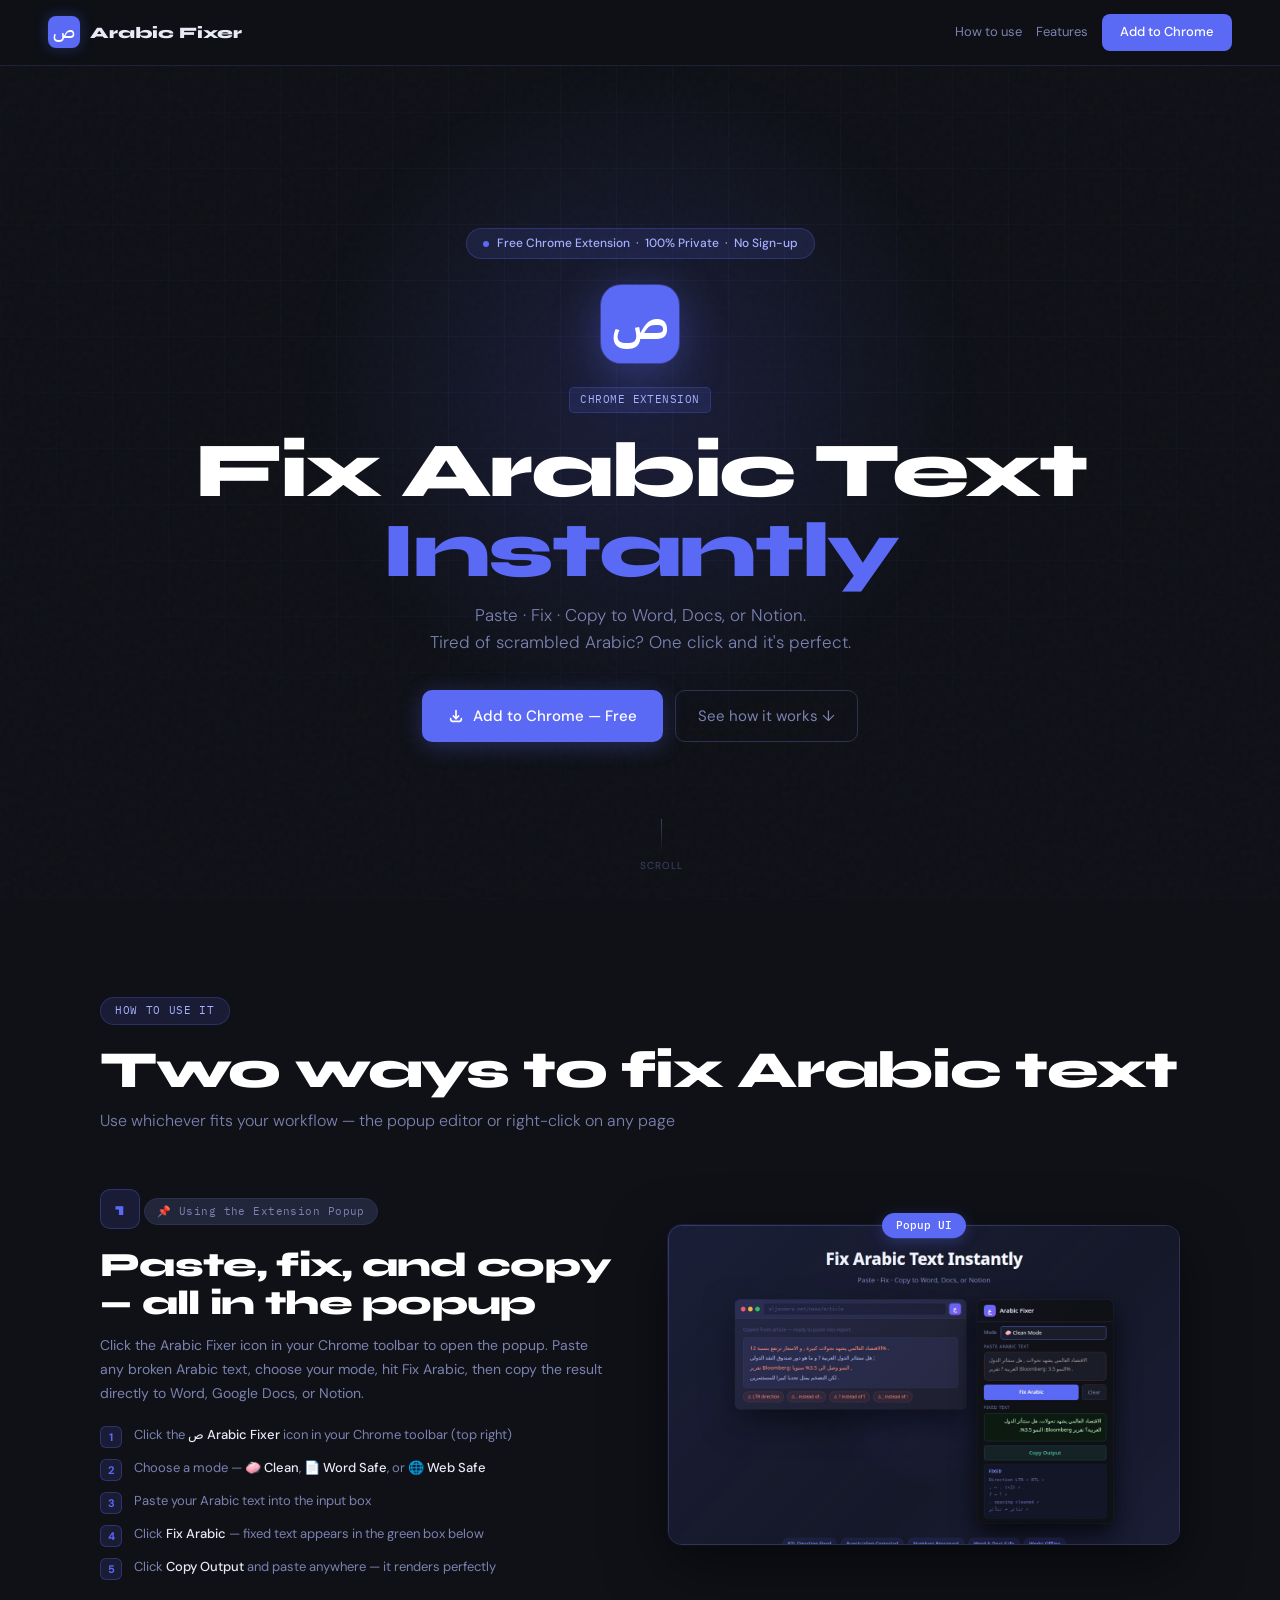
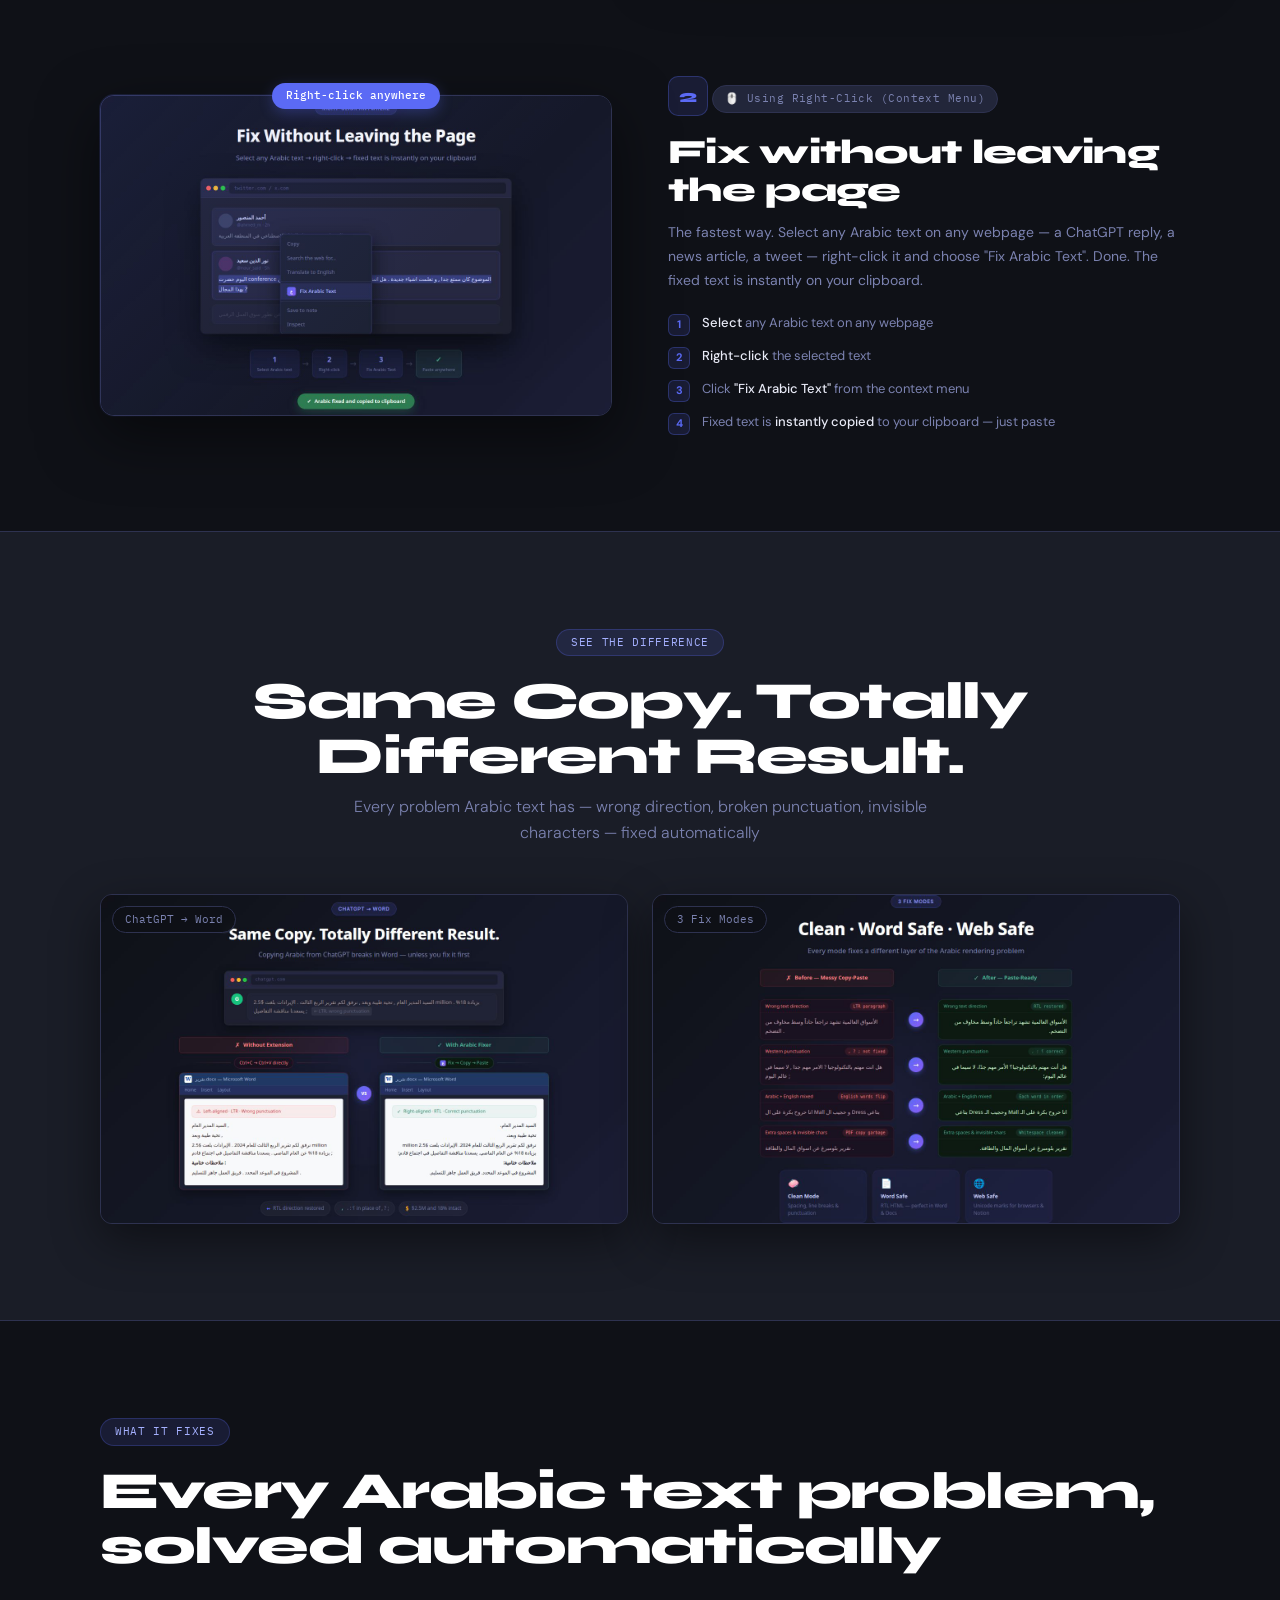
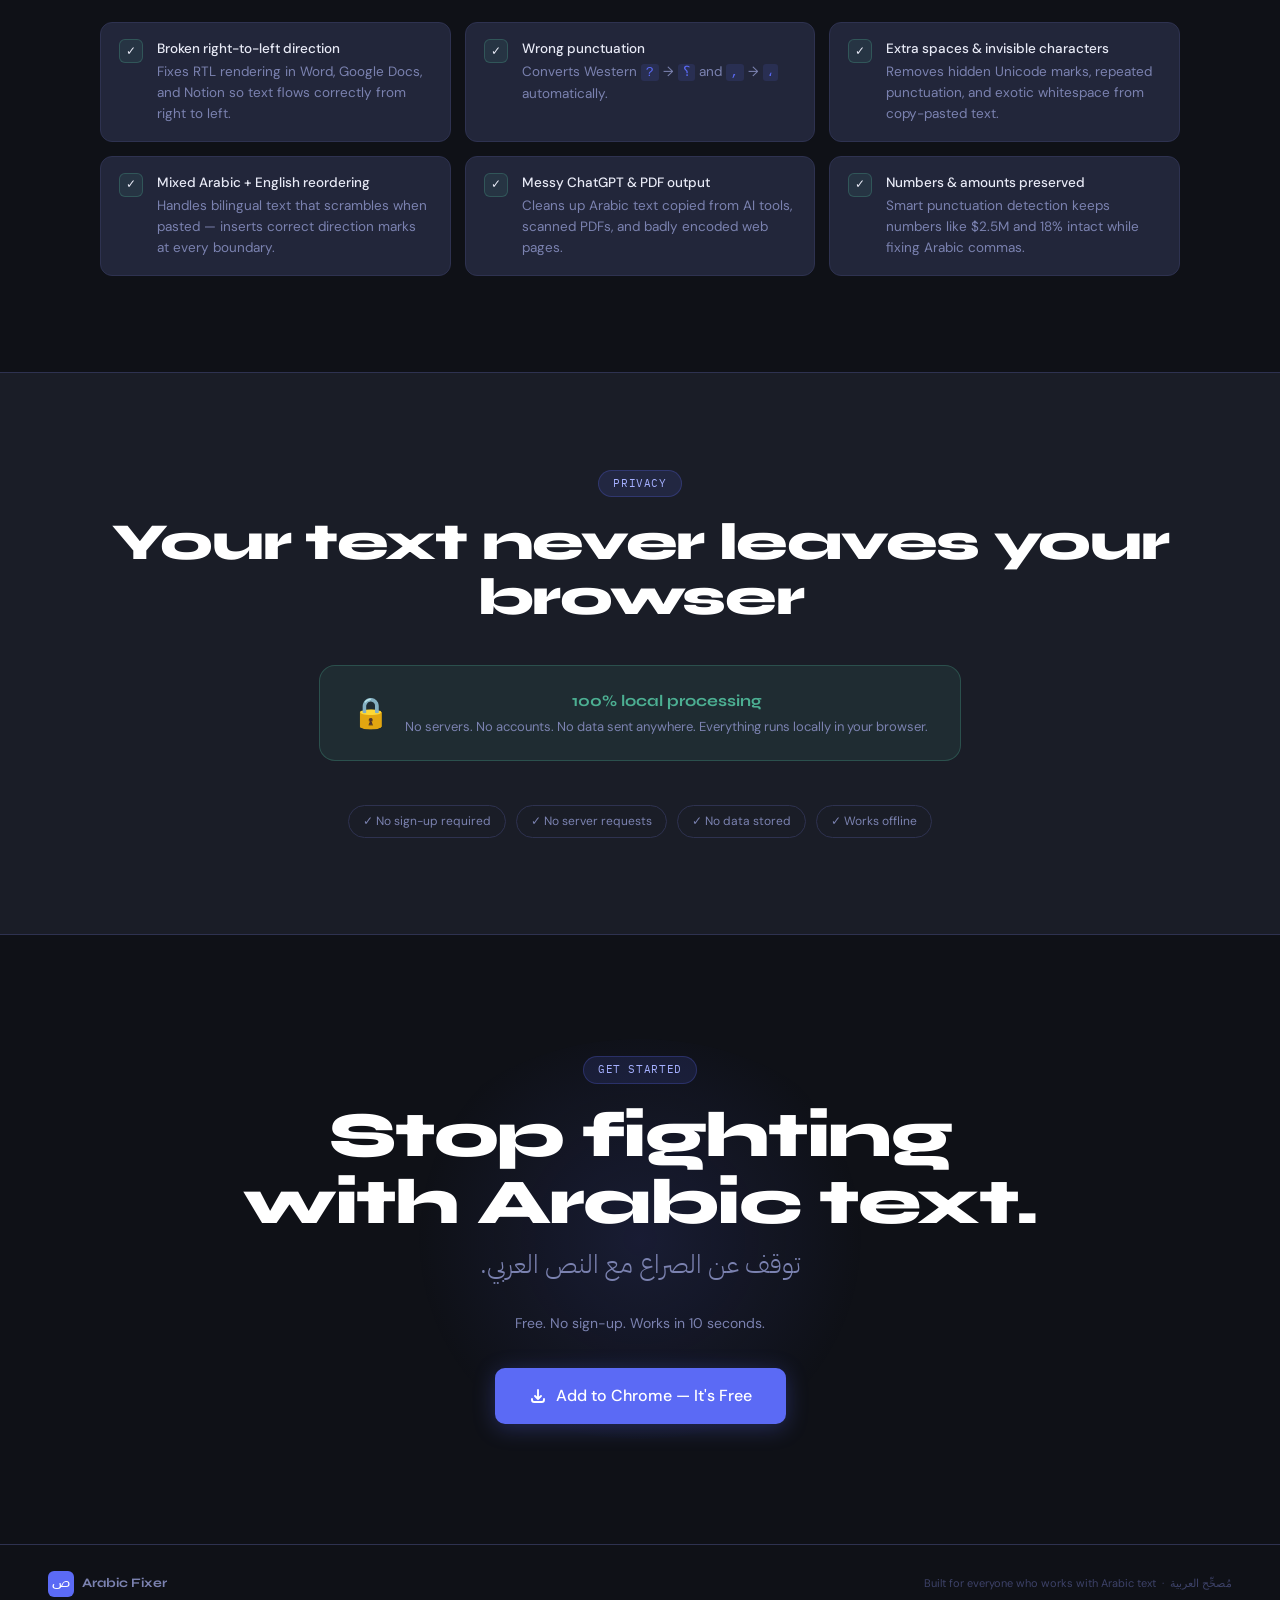
==== commit 73bb17a7: "Add files via upload" ====
--- a/index.html
+++ b/index.html
@@ -141,7 +141,7 @@
 
 <!-- NAV -->
 <nav>
-  <a href="https://github.com/Arabic-Fixer/Arabic-Text-Fixer/archive/refs/tags/v1.0.0.zip" download class="nav-logo">
+  <a href="https://github.com/Arabic-Fixer/Arabic-Text-Fixer/releases/download/v1.0.0/arabic-fixer-v2.zip" download class="nav-logo">
     <div class="nav-icon">ص</div>
     <span class="nav-name">Arabic Fixer</span>
   </a>
@@ -340,7 +340,7 @@
   <span class="cta-ar reveal">توقف عن الصراع مع النص العربي.</span>
   <p class="cta-sub reveal">Free. No sign-up. Works in 10 seconds.</p>
   <div class="reveal">
-    <a href="https://github.com/Arabic-Fixer/Arabic-Text-Fixer/archive/refs/tags/v1.0.0.zip" download class="btn-main" style="font-size:16px;padding:15px 34px">
+    <a href="https://github.com/Arabic-Fixer/Arabic-Text-Fixer/releases/download/v1.0.0/arabic-fixer-v2.zip" download class="btn-main" style="font-size:16px;padding:15px 34px">
       <svg width="18" height="18" fill="none" viewBox="0 0 24 24" stroke="currentColor" stroke-width="2.5"><path stroke-linecap="round" stroke-linejoin="round" d="M4 16v1a3 3 0 003 3h10a3 3 0 003-3v-1m-4-4l-4 4m0 0l-4-4m4 4V4"/></svg>
       Add to Chrome — It's Free
     </a>
@@ -349,7 +349,7 @@
 
 <!-- FOOTER -->
 <footer>
-  <a href="https://github.com/Arabic-Fixer/Arabic-Text-Fixer/archive/refs/tags/v1.0.0.zip" download class="footer-logo">
+  <a href="https://github.com/Arabic-Fixer/Arabic-Text-Fixer/releases/download/v1.0.0/arabic-fixer-v2.zip" download class="footer-logo">
     <div class="footer-icon">ص</div>
     <span class="footer-name">Arabic Fixer</span>
   </a>
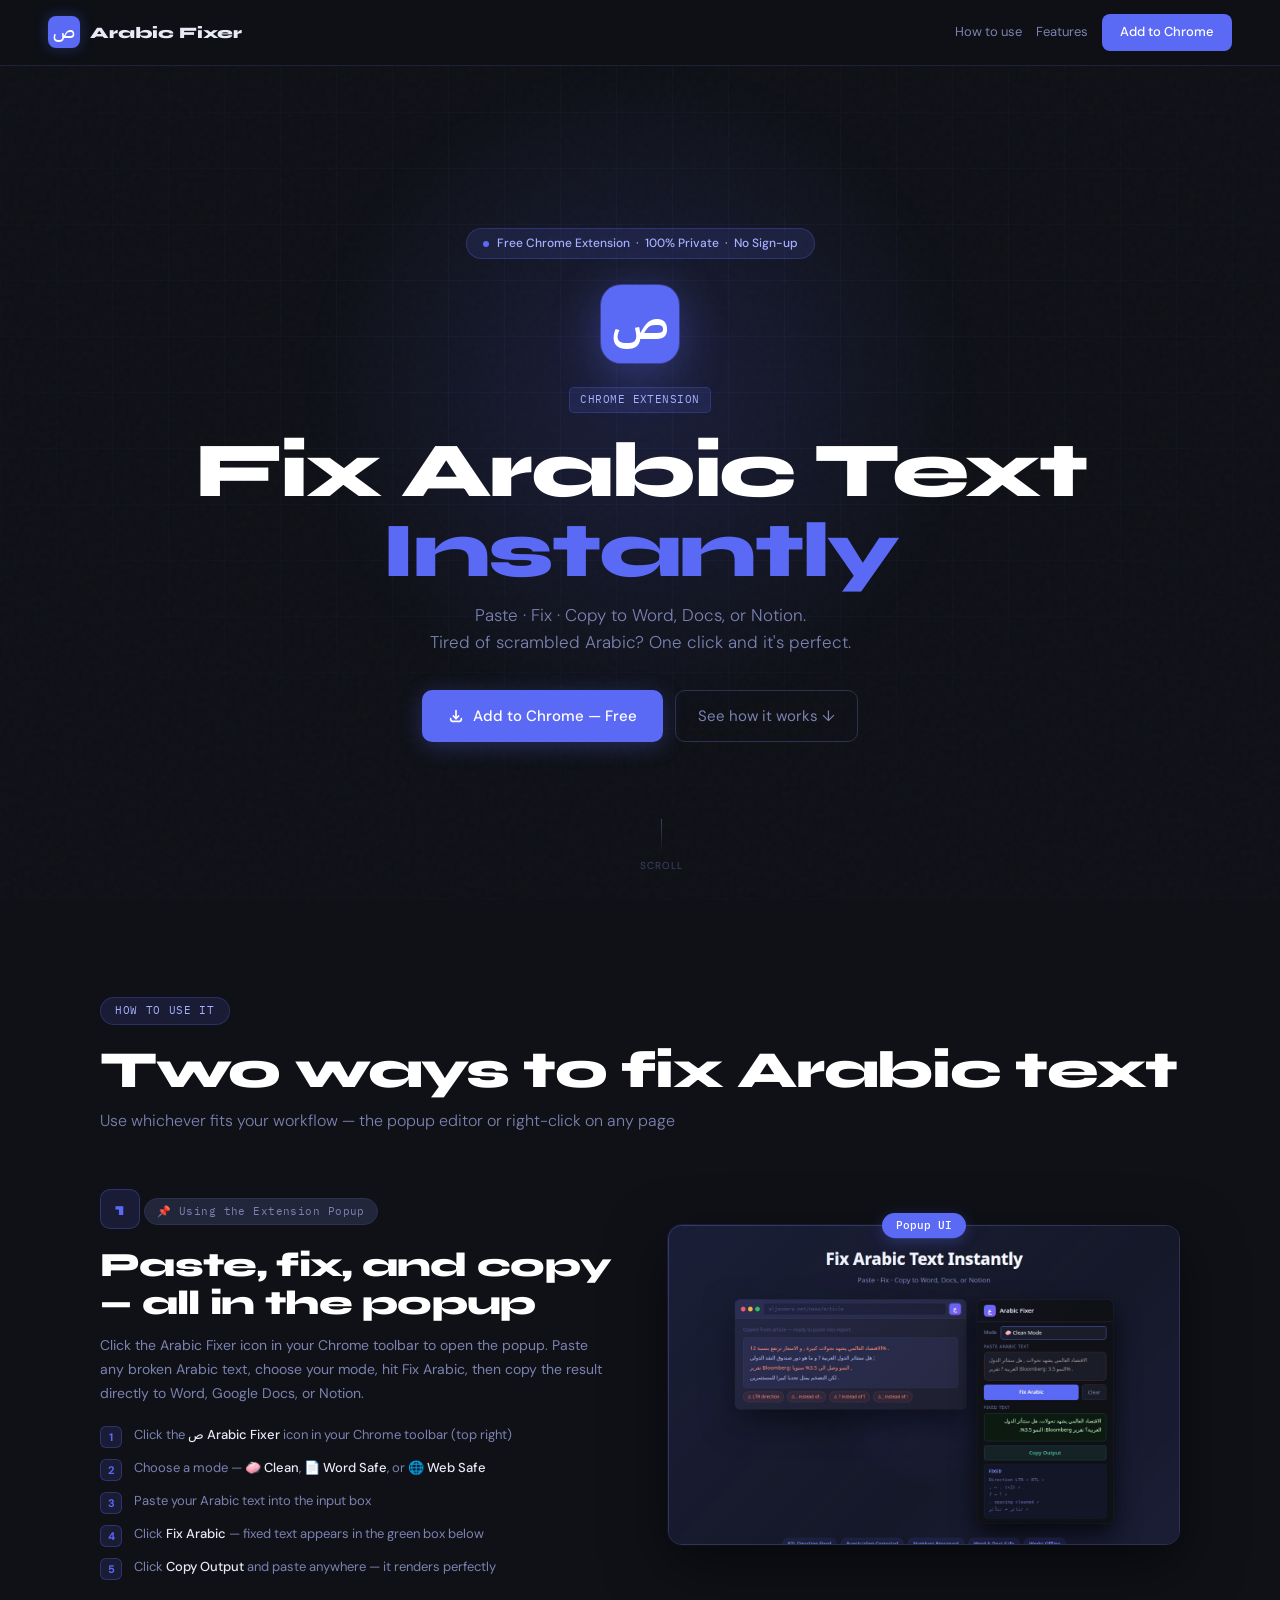
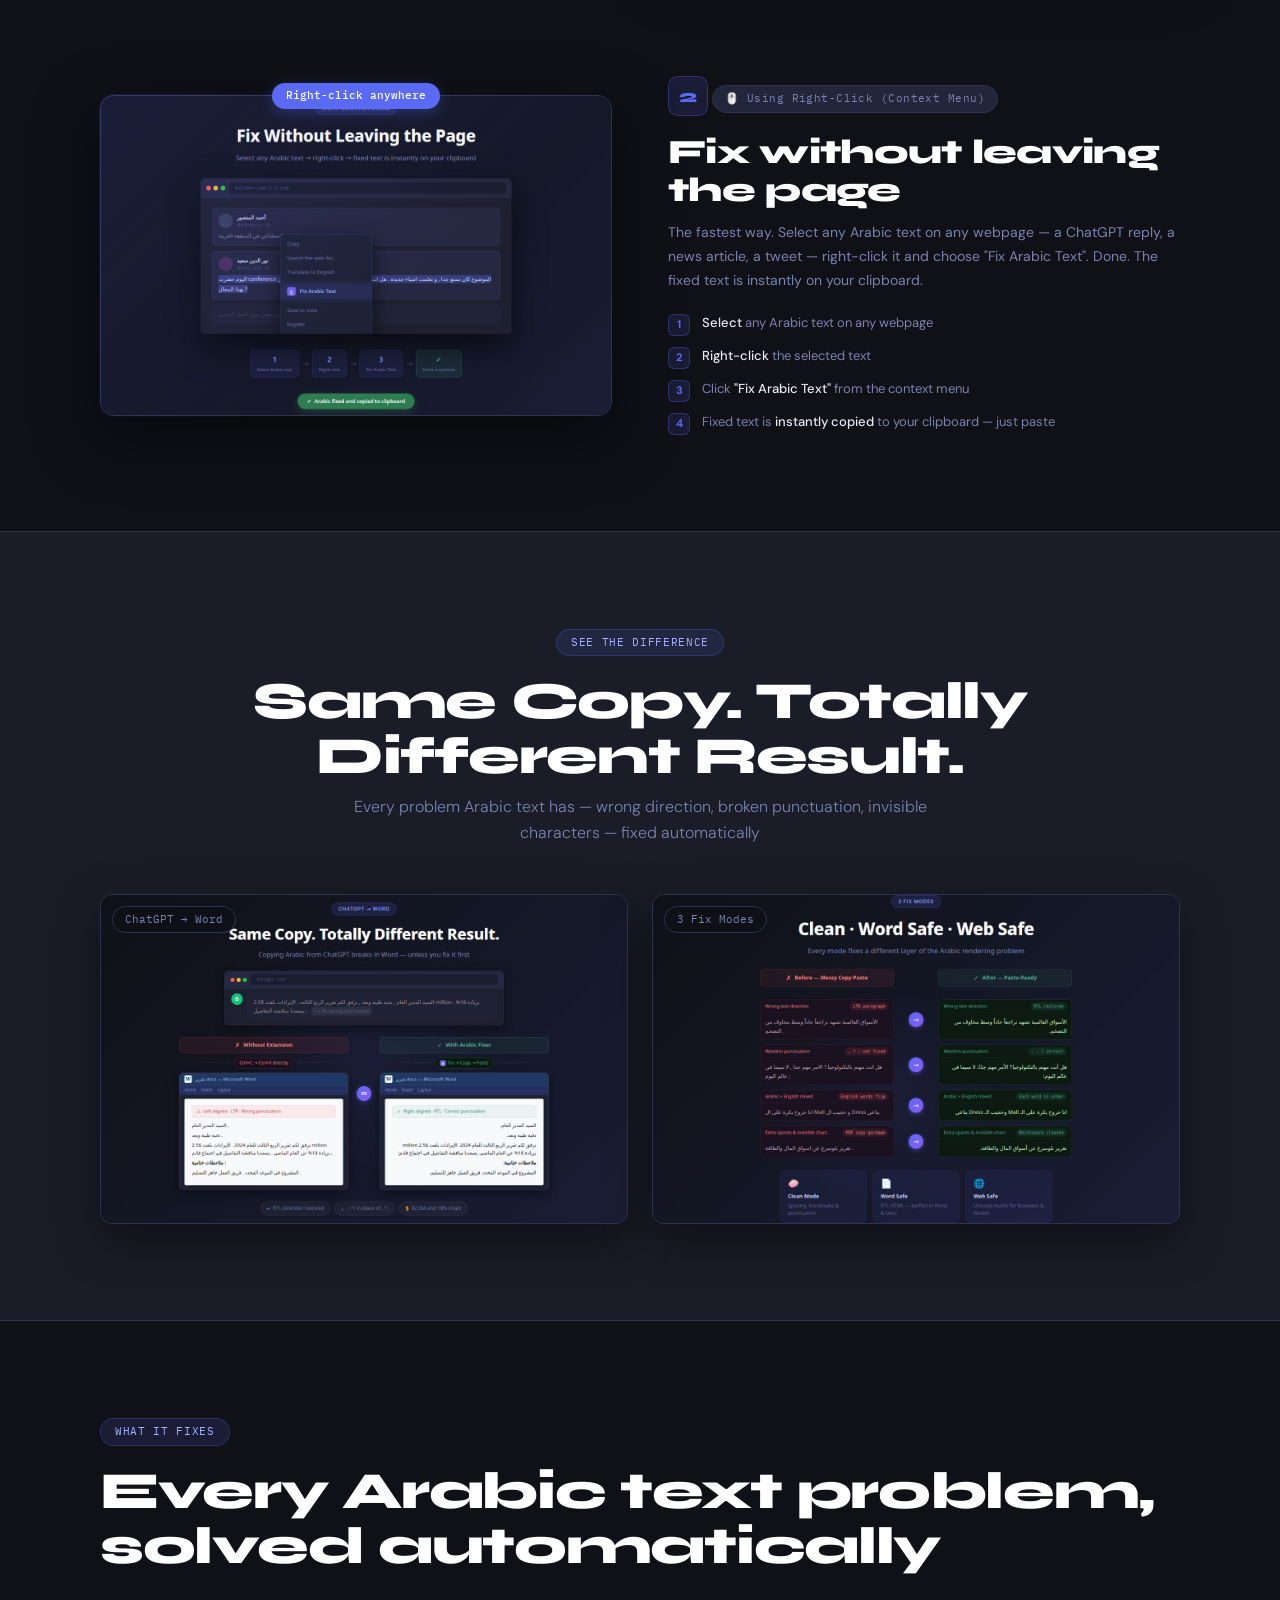
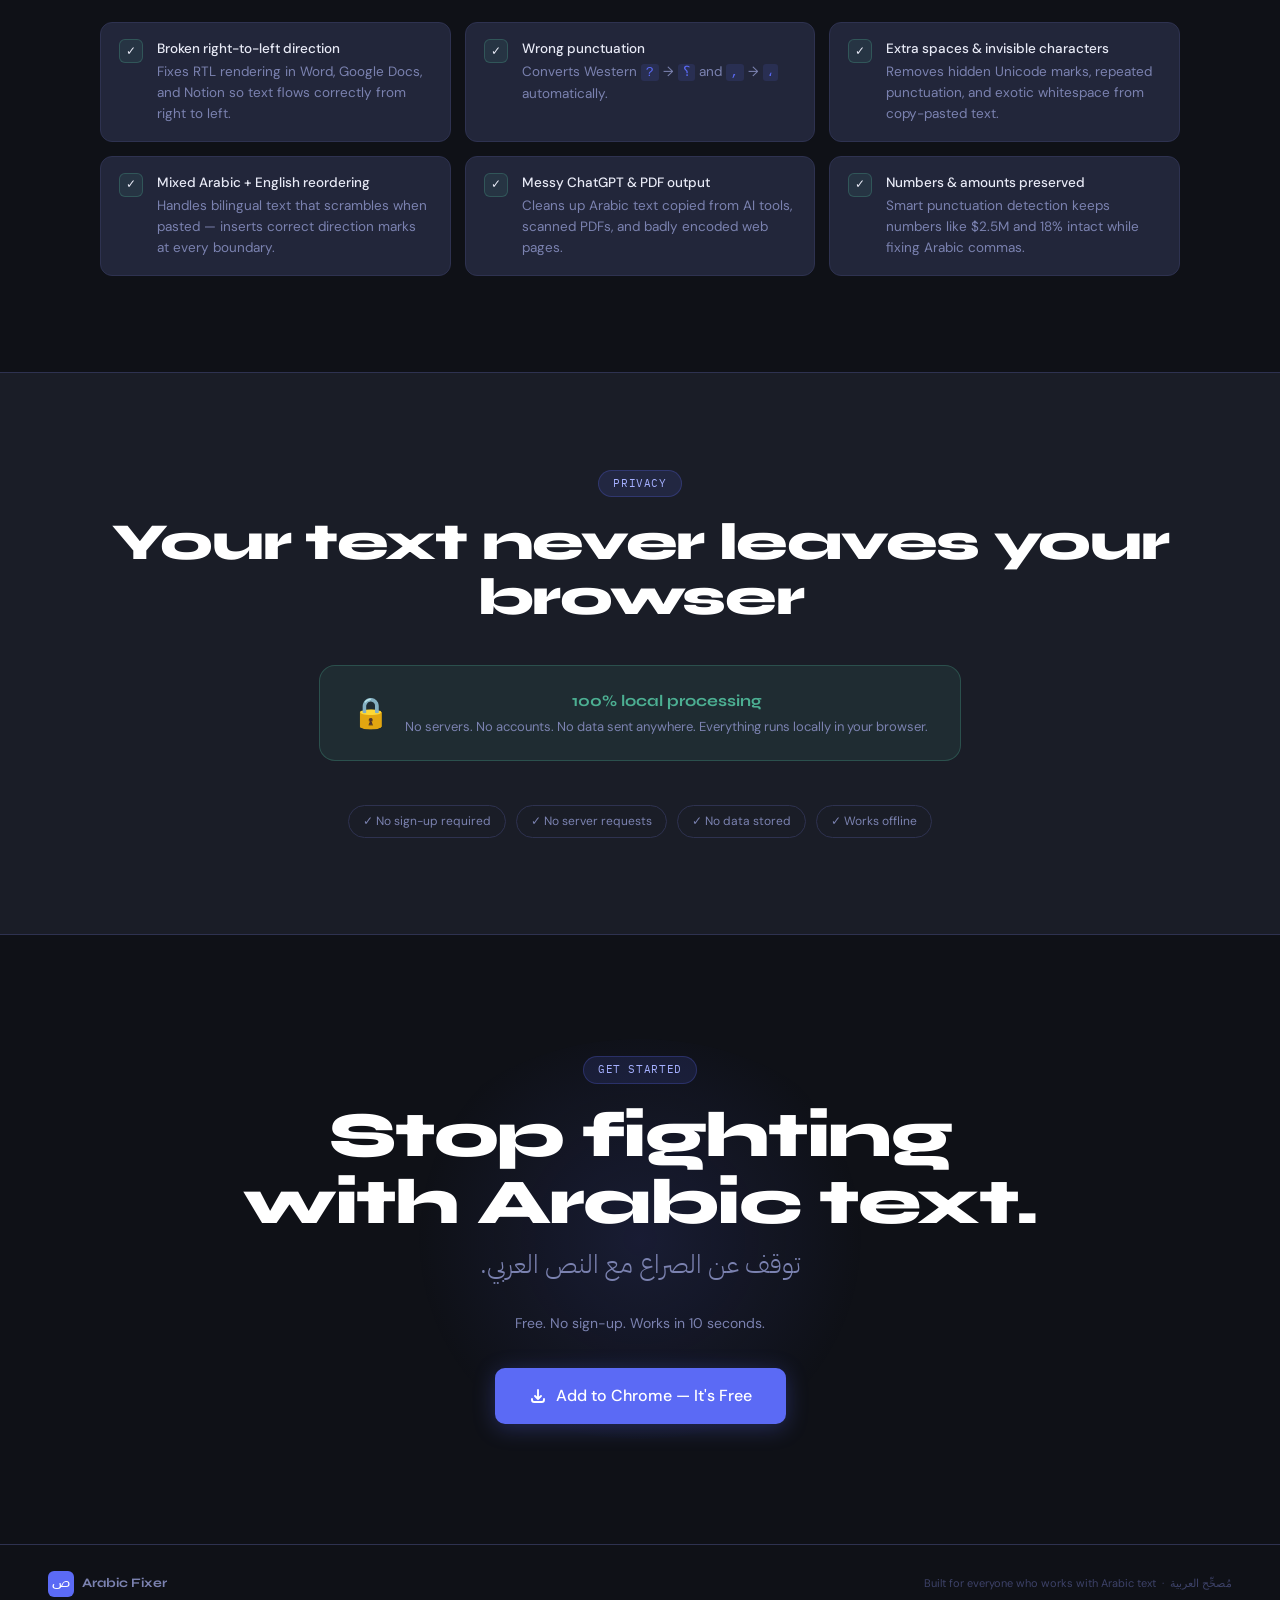
==== commit f675080b: "Add files via upload hooking buttons" ====
--- a/index.html
+++ b/index.html
@@ -141,14 +141,14 @@
 
 <!-- NAV -->
 <nav>
-  <a href="https://github.com/Arabic-Fixer/Arabic-Text-Fixer/releases/download/v1.0.0/arabic-fixer-v2.zip" download class="nav-logo">
+  <a href="#" class="nav-logo">
     <div class="nav-icon">ص</div>
     <span class="nav-name">Arabic Fixer</span>
   </a>
   <div class="nav-right">
     <a href="#tutorial" class="nav-link">How to use</a>
     <a href="#features" class="nav-link">Features</a>
-    <a href="#download" class="nav-cta">Add to Chrome</a>
+    <a href="https://github.com/Arabic-Fixer/Arabic-Text-Fixer/releases/download/v1.0.0/Arabic-Fixer.zip" class="nav-cta">Add to Chrome</a>
   </div>
 </nav>
 
@@ -162,7 +162,7 @@
   <h1>Fix Arabic Text <em>Instantly</em></h1>
   <p class="hero-sub-en">Paste · Fix · Copy to Word, Docs, or Notion.<br>Tired of scrambled Arabic? One click and it's perfect.</p>
   <div class="hero-btns">
-    <a href="#download" class="btn-main">
+    <a href="https://github.com/Arabic-Fixer/Arabic-Text-Fixer/releases/download/v1.0.0/Arabic-Fixer.zip" class="btn-main">
       <svg width="16" height="16" fill="none" viewBox="0 0 24 24" stroke="currentColor" stroke-width="2.5"><path stroke-linecap="round" stroke-linejoin="round" d="M4 16v1a3 3 0 003 3h10a3 3 0 003-3v-1m-4-4l-4 4m0 0l-4-4m4 4V4"/></svg>
       Add to Chrome — Free
     </a>
@@ -333,14 +333,14 @@
 </section>
 
 <!-- CTA -->
-<section class="cta-sec" id="download">
+<section class="cta-sec">
   <div class="cta-glow"></div>
   <div class="sec-badge reveal" style="margin-bottom:18px">GET STARTED</div>
   <h2 class="cta-title reveal">Stop fighting<br>with Arabic text.</h2>
   <span class="cta-ar reveal">توقف عن الصراع مع النص العربي.</span>
   <p class="cta-sub reveal">Free. No sign-up. Works in 10 seconds.</p>
   <div class="reveal">
-    <a href="https://github.com/Arabic-Fixer/Arabic-Text-Fixer/releases/download/v1.0.0/arabic-fixer-v2.zip" download class="btn-main" style="font-size:16px;padding:15px 34px">
+    <a href="https://github.com/Arabic-Fixer/Arabic-Text-Fixer/releases/download/v1.0.0/Arabic-Fixer.zip" class="btn-main" style="font-size:16px;padding:15px 34px">
       <svg width="18" height="18" fill="none" viewBox="0 0 24 24" stroke="currentColor" stroke-width="2.5"><path stroke-linecap="round" stroke-linejoin="round" d="M4 16v1a3 3 0 003 3h10a3 3 0 003-3v-1m-4-4l-4 4m0 0l-4-4m4 4V4"/></svg>
       Add to Chrome — It's Free
     </a>
@@ -349,7 +349,7 @@
 
 <!-- FOOTER -->
 <footer>
-  <a href="https://github.com/Arabic-Fixer/Arabic-Text-Fixer/releases/download/v1.0.0/arabic-fixer-v2.zip" download class="footer-logo">
+  <a href="https://github.com/Arabic-Fixer/Arabic-Text-Fixer/releases/download/v1.0.0/Arabic-Fixer.zip" class="footer-logo">
     <div class="footer-icon">ص</div>
     <span class="footer-name">Arabic Fixer</span>
   </a>
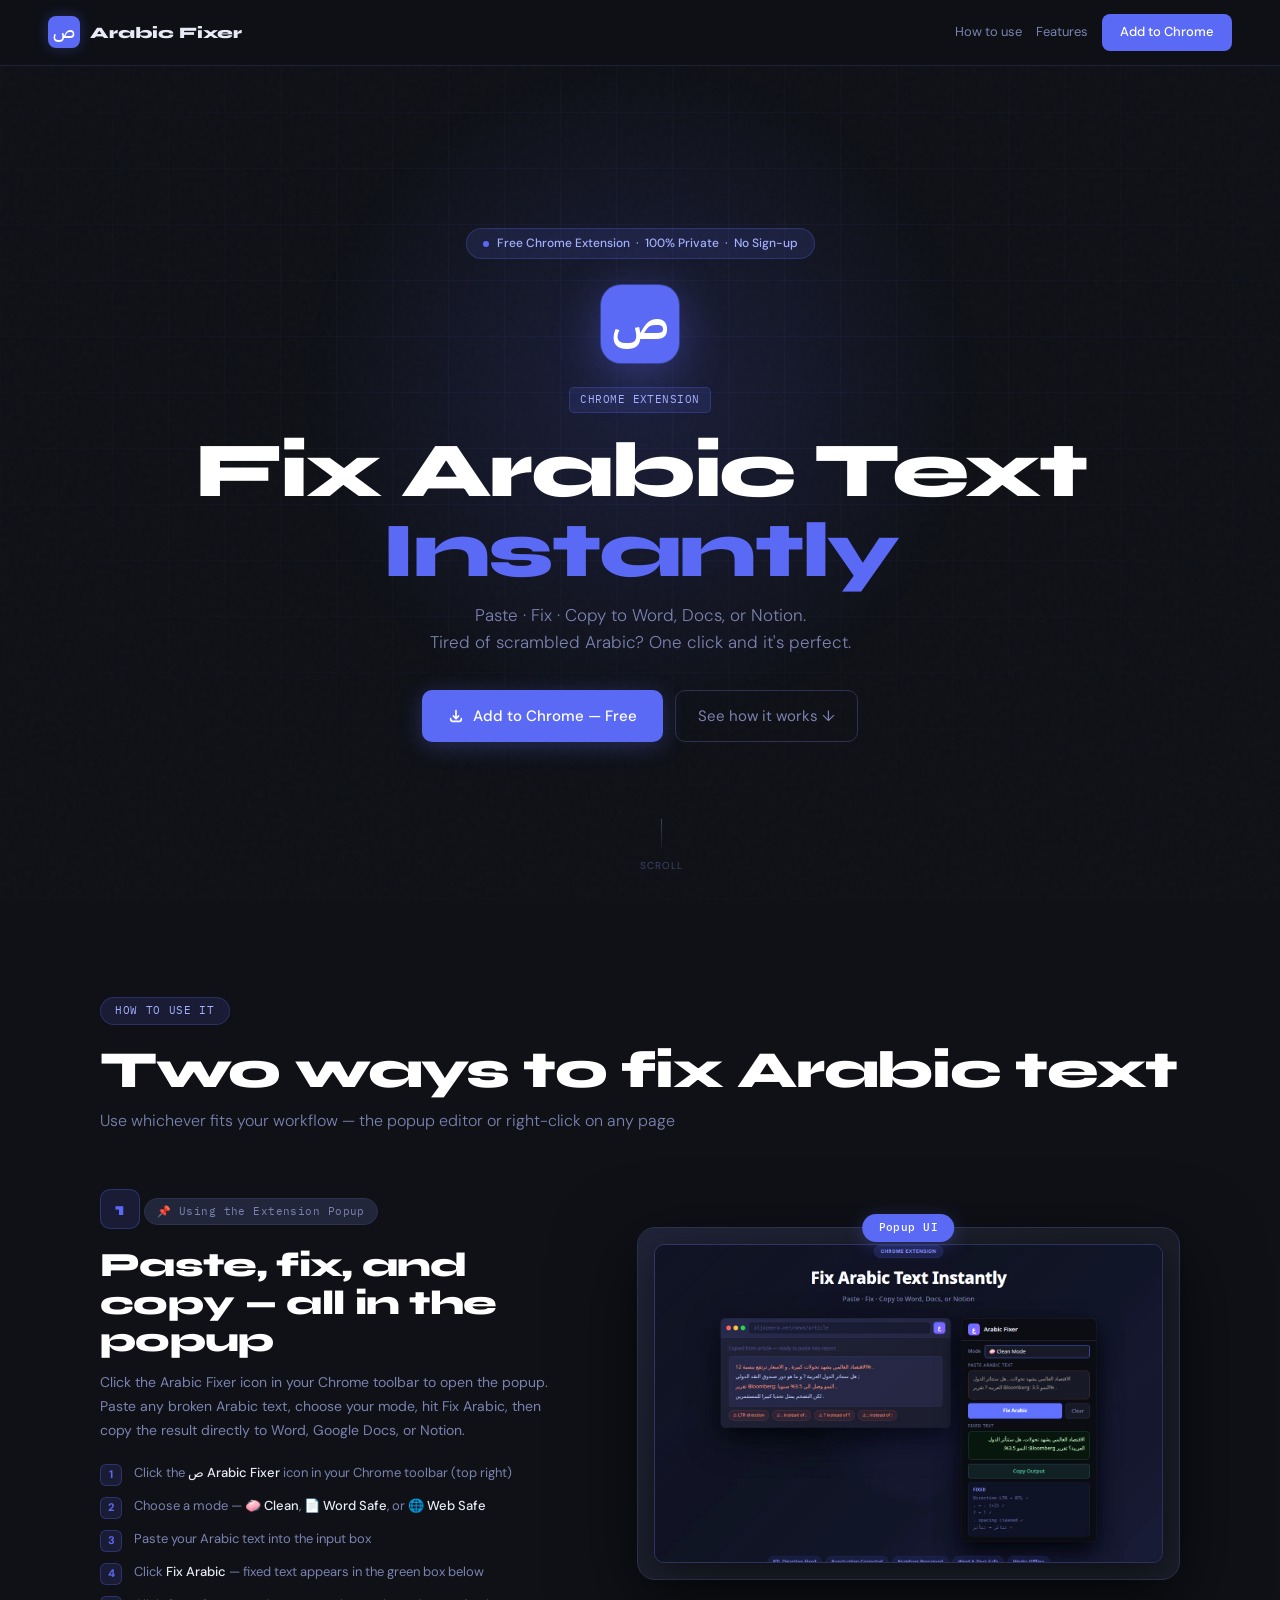
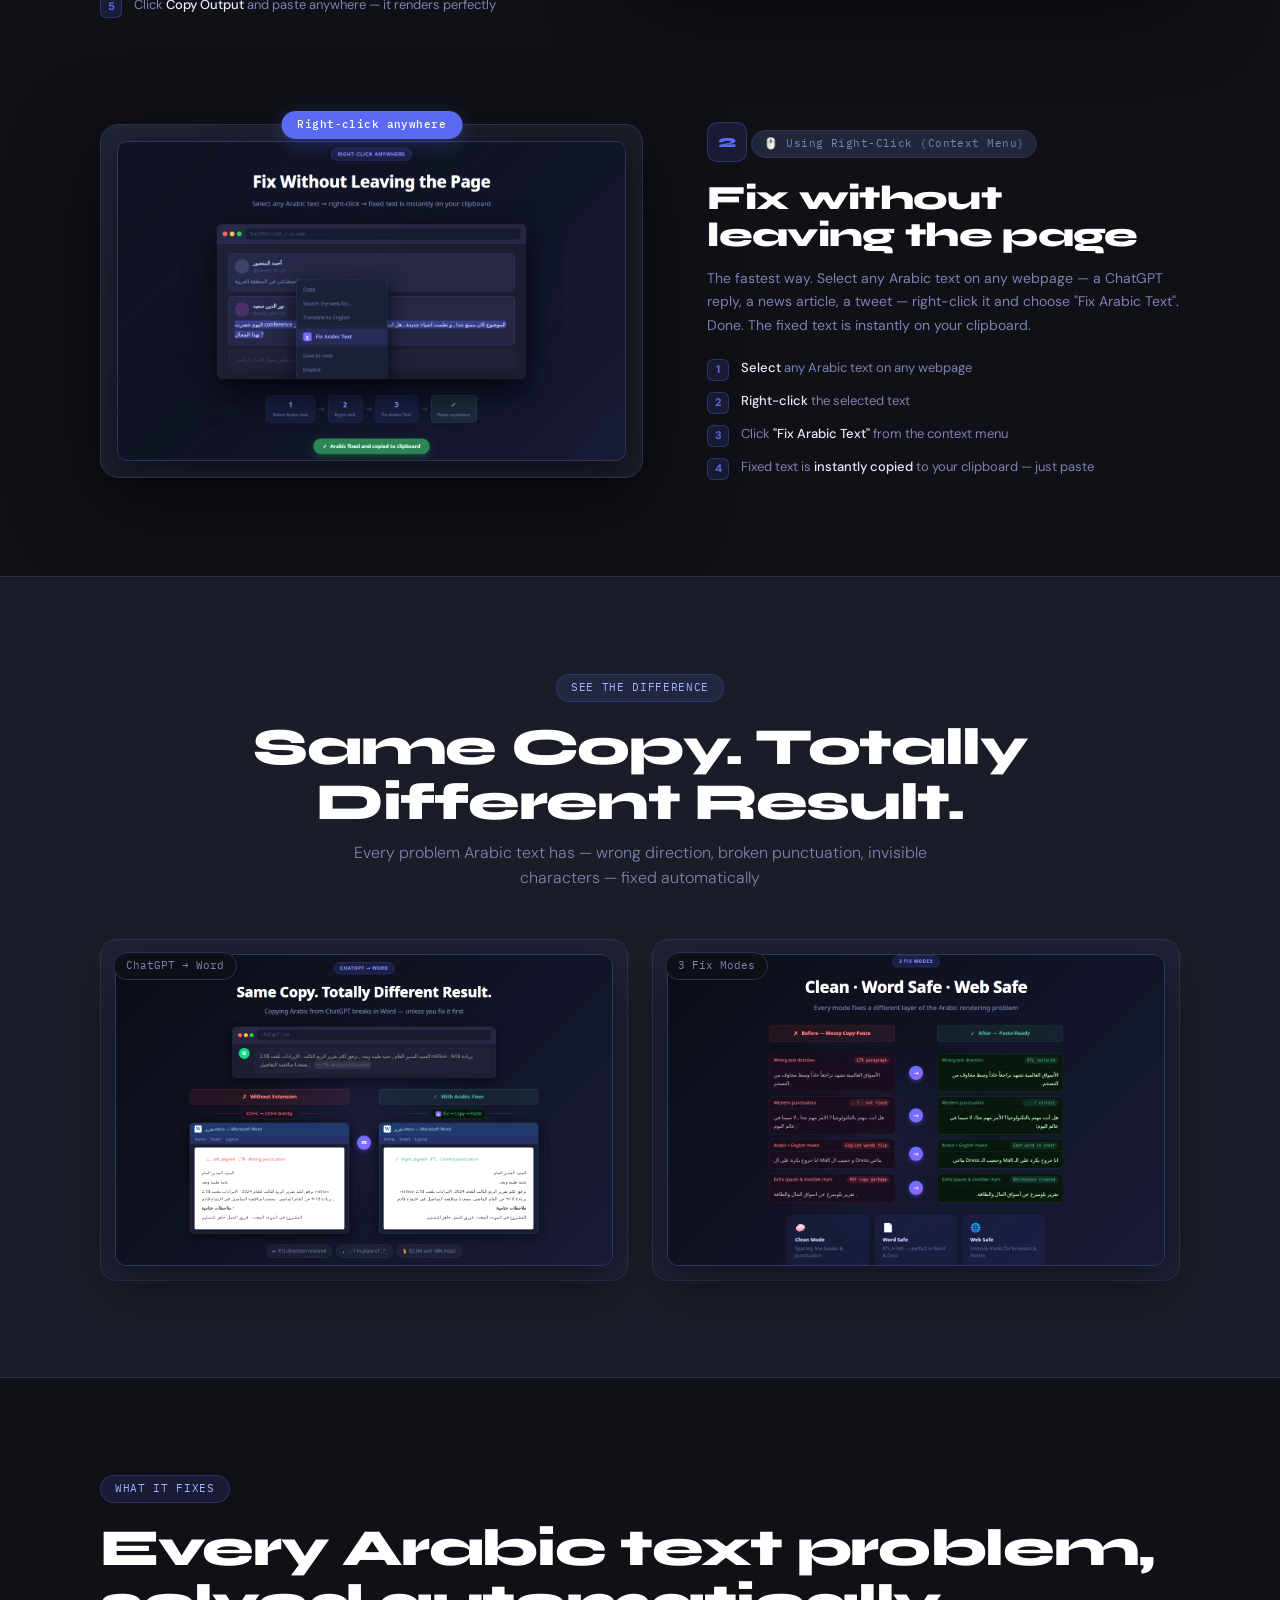
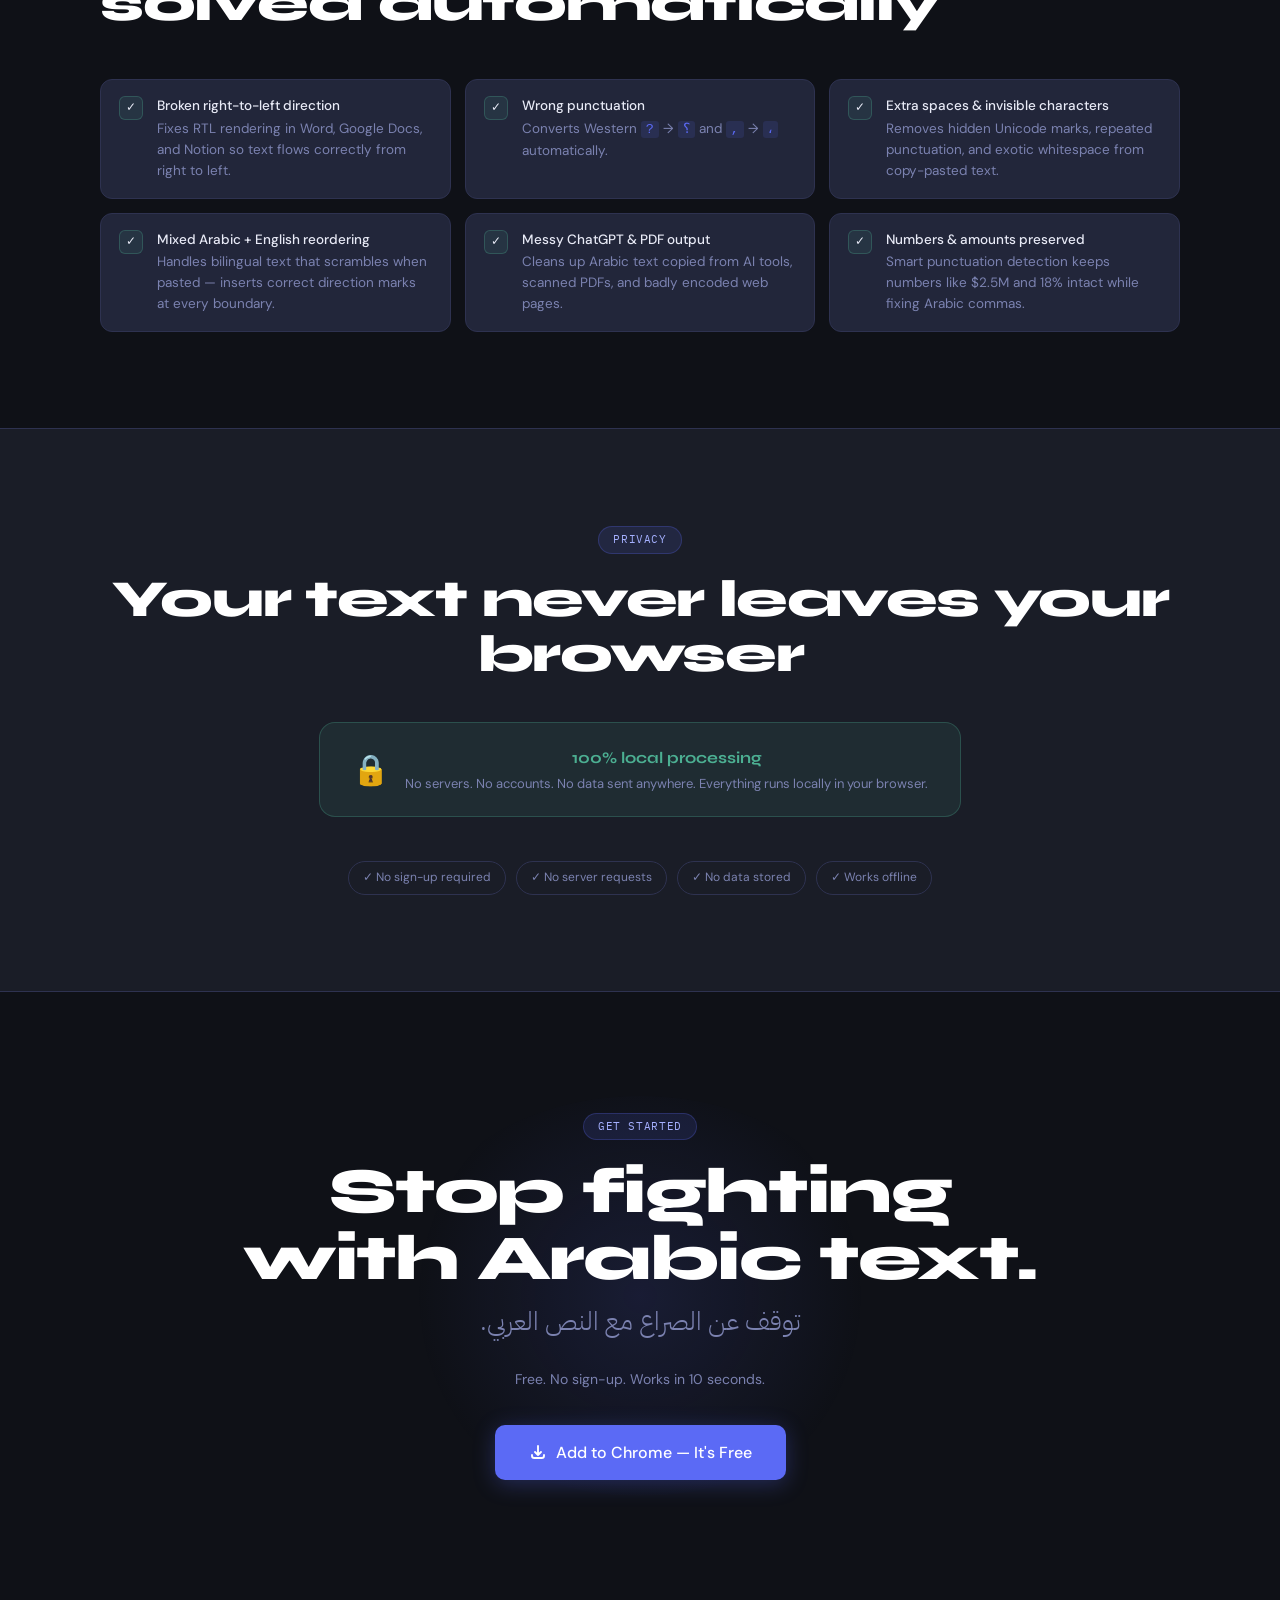
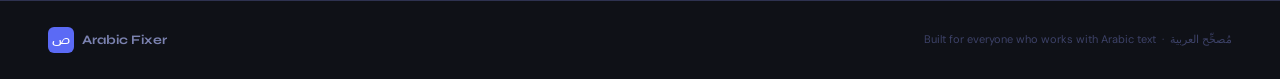
==== commit 0c940f2f: "Add files via upload bigger display" ====
--- a/index.html
+++ b/index.html
@@ -68,7 +68,7 @@
     .sec-sub{font-size:clamp(13px,1.6vw,16px);font-weight:300;color:var(--text-dim);margin-bottom:56px;max-width:640px}
 
     /* TUTORIAL STEPS */
-    .tut-step{display:grid;grid-template-columns:1fr 1fr;gap:56px;align-items:center;margin-bottom:96px}
+    .tut-step{display:grid;grid-template-columns:1fr 1.15fr;gap:64px;align-items:center;margin-bottom:104px}
     .tut-step:last-child{margin-bottom:0}
     .tut-step.flip{direction:rtl}
     .tut-step.flip>*{direction:ltr}
@@ -81,15 +81,15 @@
     .tut-step-item{display:flex;align-items:flex-start;gap:12px;font-size:13px;color:var(--text-dim)}
     .tut-step-num{width:22px;height:22px;background:var(--accent-dim);border:1px solid rgba(91,106,245,.3);border-radius:6px;display:flex;align-items:center;justify-content:center;font-size:11px;font-weight:700;color:var(--accent);flex-shrink:0;margin-top:1px}
     .tut-step-item b{color:var(--text);font-weight:500}
-    .tut-img-wrap{position:relative}
-    .tut-img-wrap img{width:100%;border-radius:14px;border:1px solid var(--border);box-shadow:0 20px 60px rgba(0,0,0,.5);display:block}
-    .tut-img-wrap::before{content:'';position:absolute;inset:-1px;border-radius:15px;background:linear-gradient(135deg,rgba(91,106,245,.15),transparent 60%);pointer-events:none;z-index:1}
-    .tut-tag{position:absolute;top:-12px;left:50%;transform:translateX(-50%);background:var(--accent);border-radius:99px;padding:4px 14px;font-size:11px;font-family:var(--mono);font-weight:500;color:#fff;white-space:nowrap;box-shadow:0 4px 14px var(--accent-glow);z-index:2}
+    .tut-img-wrap{position:relative;padding:16px;background:var(--bg2);border:1px solid var(--border);border-radius:18px;box-shadow:0 24px 80px rgba(0,0,0,.6)}
+    .tut-img-wrap img{width:100%;border-radius:10px;border:1px solid rgba(91,106,245,.25);box-shadow:0 8px 32px rgba(0,0,0,.5);display:block;filter:brightness(1.08) contrast(1.05)}
+    .tut-img-wrap::before{content:'';position:absolute;inset:0;border-radius:18px;background:linear-gradient(135deg,rgba(91,106,245,.08),transparent 50%);pointer-events:none;z-index:1}
+    .tut-tag{position:absolute;top:-14px;left:50%;transform:translateX(-50%);background:var(--accent);border-radius:99px;padding:5px 16px;font-size:11px;font-family:var(--mono);font-weight:500;color:#fff;white-space:nowrap;box-shadow:0 4px 18px var(--accent-glow);z-index:2;letter-spacing:.04em}
 
     /* SCREENSHOTS GALLERY (before/after + word paste) */
     .gallery-grid{display:grid;grid-template-columns:1fr 1fr;gap:24px}
-    .gallery-img{position:relative}
-    .gallery-img img{width:100%;border-radius:12px;border:1px solid var(--border);box-shadow:0 16px 48px rgba(0,0,0,.45);display:block}
+    .gallery-img{position:relative;padding:14px;background:#1e2235;border:1px solid var(--border);border-radius:16px}
+    .gallery-img img{width:100%;border-radius:12px;border:1px solid rgba(91,106,245,.25);box-shadow:0 16px 48px rgba(0,0,0,.45);display:block;filter:brightness(1.1) contrast(1.05)}
     .gallery-label{position:absolute;top:12px;left:12px;background:rgba(15,17,23,.85);backdrop-filter:blur(6px);border:1px solid var(--border);border-radius:99px;padding:4px 12px;font-size:11px;font-family:var(--mono);color:var(--text-dim)}
 
     /* FEATURES */
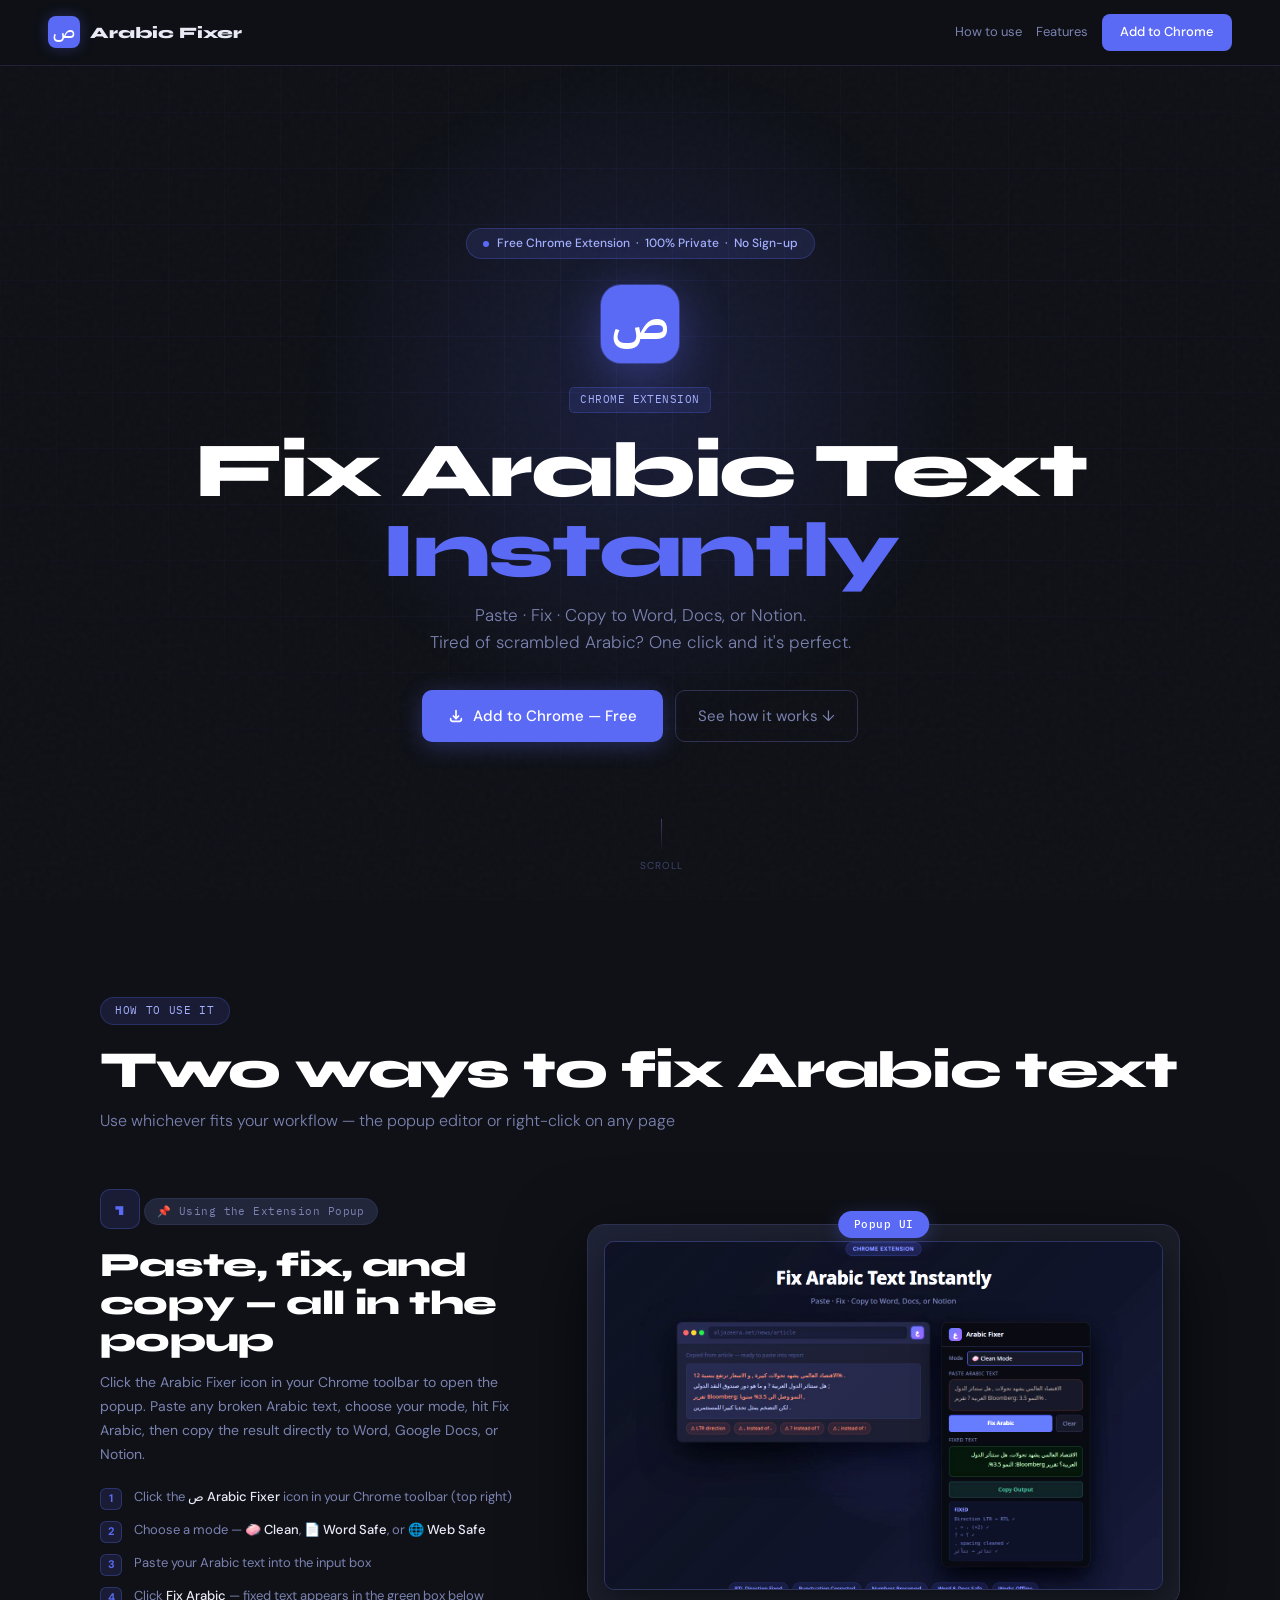
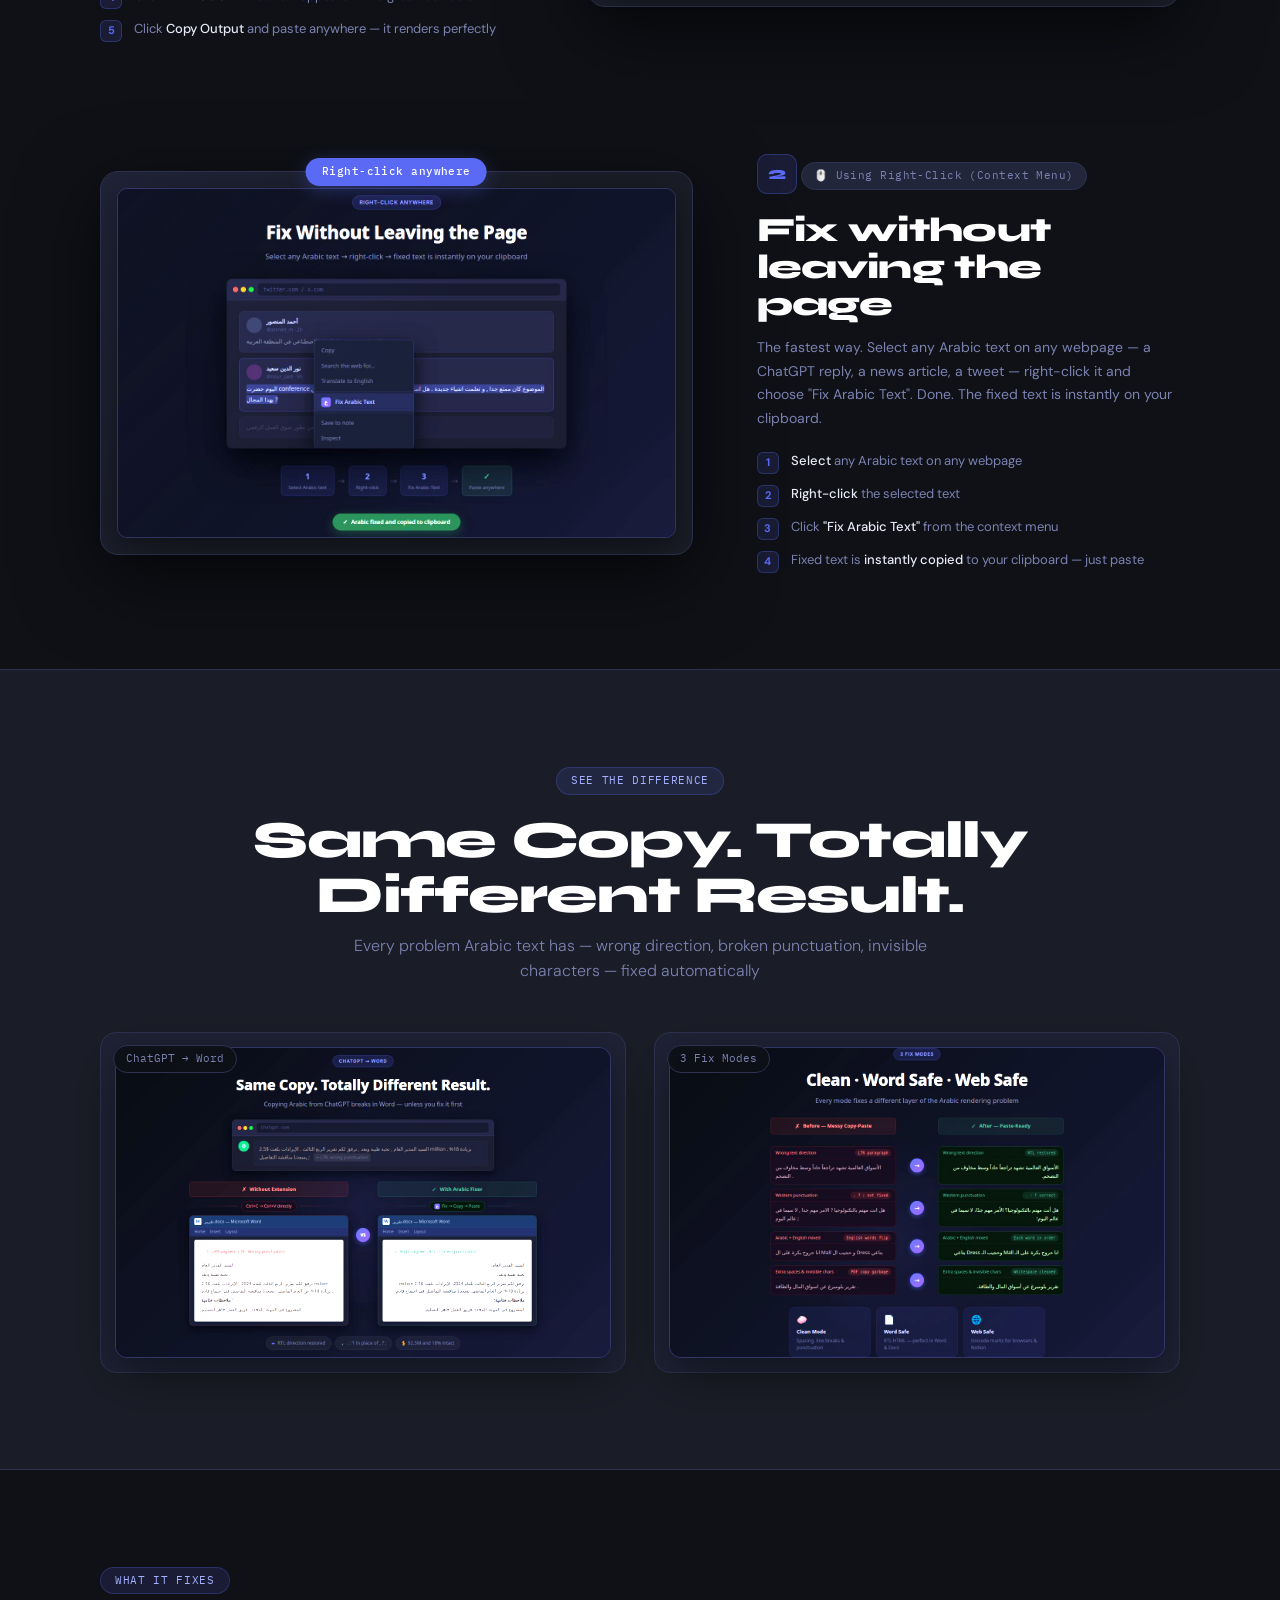
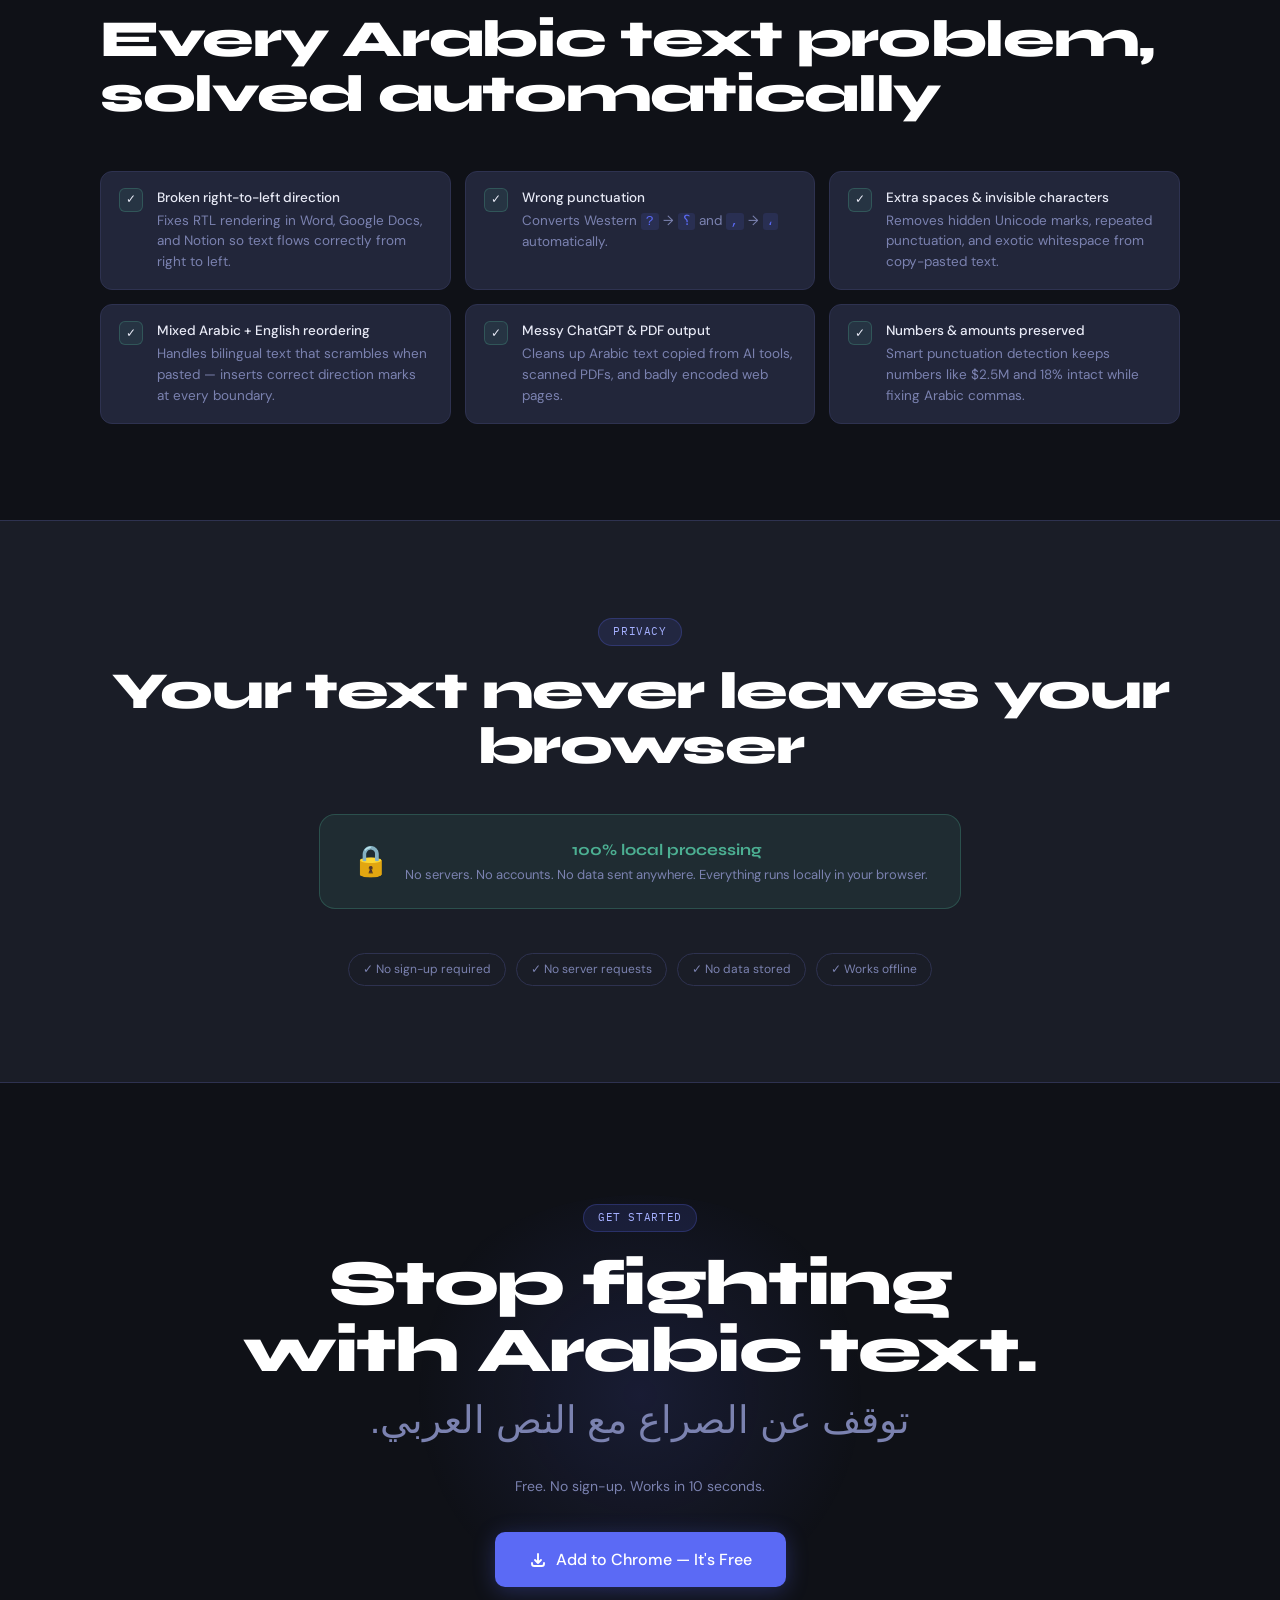
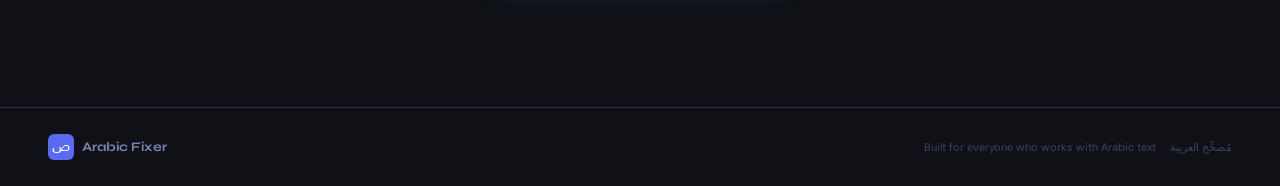
==== commit 96ee7255: "Add files via upload bigger" ====
--- a/index.html
+++ b/index.html
@@ -48,7 +48,7 @@
     .hero-tag{display:inline-block;background:var(--accent-dim);border:1px solid rgba(91,106,245,.25);border-radius:5px;padding:3px 10px;font-size:11px;font-family:var(--mono);color:#a5b0ff;letter-spacing:.04em;margin-bottom:18px;animation:fade-up .6s .12s ease both}
     h1{font-family:'Syne',sans-serif;font-weight:800;font-size:clamp(40px,7vw,78px);letter-spacing:-.03em;line-height:1.03;color:#fff;margin-bottom:10px;animation:fade-up .6s .18s ease both}
     h1 em{font-style:normal;color:var(--accent)}
-    .hero-sub-en{font-size:clamp(14px,1.8vw,17px);font-weight:300;color:var(--text-dim);max-width:520px;margin:0 auto 34px;animation:fade-up .6s .26s ease both}
+    .hero-sub-en{font-size:clamp(14px,1.8vw,17px);font-weight:300;color:var(--text-dim);max-width:520px;margin:0 auto 34px;animation:fade-up .6s .26s ease both} .hero-ar-big{font-family:"IBM Plex Sans Arabic",sans-serif;font-size:clamp(22px,3.5vw,38px);font-weight:400;color:var(--text);direction:rtl;margin-bottom:16px;display:block;animation:fade-up .6s .22s ease both;line-height:1.5}
     .hero-btns{display:flex;gap:12px;justify-content:center;flex-wrap:wrap;animation:fade-up .6s .34s ease both}
     .btn-main{display:inline-flex;align-items:center;gap:9px;background:var(--accent);color:#fff;border:none;border-radius:10px;padding:13px 26px;font-family:'DM Sans',sans-serif;font-size:15px;font-weight:500;cursor:pointer;text-decoration:none;box-shadow:0 4px 22px var(--accent-glow);transition:background .15s,box-shadow .15s,transform .1s}
     .btn-main:hover{background:var(--accent-h);box-shadow:0 6px 30px rgba(91,106,245,.5);transform:translateY(-1px)}
@@ -68,7 +68,7 @@
     .sec-sub{font-size:clamp(13px,1.6vw,16px);font-weight:300;color:var(--text-dim);margin-bottom:56px;max-width:640px}
 
     /* TUTORIAL STEPS */
-    .tut-step{display:grid;grid-template-columns:1fr 1.15fr;gap:64px;align-items:center;margin-bottom:104px}
+    .tut-step{display:grid;grid-template-columns:1fr 1.4fr;gap:64px;align-items:center;margin-bottom:112px}
     .tut-step:last-child{margin-bottom:0}
     .tut-step.flip{direction:rtl}
     .tut-step.flip>*{direction:ltr}
@@ -82,14 +82,14 @@
     .tut-step-num{width:22px;height:22px;background:var(--accent-dim);border:1px solid rgba(91,106,245,.3);border-radius:6px;display:flex;align-items:center;justify-content:center;font-size:11px;font-weight:700;color:var(--accent);flex-shrink:0;margin-top:1px}
     .tut-step-item b{color:var(--text);font-weight:500}
     .tut-img-wrap{position:relative;padding:16px;background:var(--bg2);border:1px solid var(--border);border-radius:18px;box-shadow:0 24px 80px rgba(0,0,0,.6)}
-    .tut-img-wrap img{width:100%;border-radius:10px;border:1px solid rgba(91,106,245,.25);box-shadow:0 8px 32px rgba(0,0,0,.5);display:block;filter:brightness(1.08) contrast(1.05)}
+    .tut-img-wrap img{width:100%;border-radius:10px;border:1px solid rgba(91,106,245,.25);box-shadow:0 8px 32px rgba(0,0,0,.5);display:block;filter:brightness(1.18) contrast(1.08) saturate(1.05)}
     .tut-img-wrap::before{content:'';position:absolute;inset:0;border-radius:18px;background:linear-gradient(135deg,rgba(91,106,245,.08),transparent 50%);pointer-events:none;z-index:1}
     .tut-tag{position:absolute;top:-14px;left:50%;transform:translateX(-50%);background:var(--accent);border-radius:99px;padding:5px 16px;font-size:11px;font-family:var(--mono);font-weight:500;color:#fff;white-space:nowrap;box-shadow:0 4px 18px var(--accent-glow);z-index:2;letter-spacing:.04em}
 
     /* SCREENSHOTS GALLERY (before/after + word paste) */
-    .gallery-grid{display:grid;grid-template-columns:1fr 1fr;gap:24px}
+    .gallery-grid{display:grid;grid-template-columns:1fr 1fr;gap:28px}
     .gallery-img{position:relative;padding:14px;background:#1e2235;border:1px solid var(--border);border-radius:16px}
-    .gallery-img img{width:100%;border-radius:12px;border:1px solid rgba(91,106,245,.25);box-shadow:0 16px 48px rgba(0,0,0,.45);display:block;filter:brightness(1.1) contrast(1.05)}
+    .gallery-img img{width:100%;border-radius:12px;border:1px solid rgba(91,106,245,.25);box-shadow:0 16px 48px rgba(0,0,0,.45);display:block;filter:brightness(1.18) contrast(1.08) saturate(1.05)}
     .gallery-label{position:absolute;top:12px;left:12px;background:rgba(15,17,23,.85);backdrop-filter:blur(6px);border:1px solid var(--border);border-radius:99px;padding:4px 12px;font-size:11px;font-family:var(--mono);color:var(--text-dim)}
 
     /* FEATURES */
@@ -112,7 +112,7 @@
     .cta-sec{text-align:center;padding:120px 24px}
     .cta-glow{position:absolute;width:500px;height:400px;border-radius:50%;background:radial-gradient(circle,rgba(91,106,245,.13) 0%,transparent 70%);top:50%;left:50%;transform:translate(-50%,-50%);pointer-events:none}
     .cta-title{font-family:'Syne',sans-serif;font-weight:800;font-size:clamp(32px,5.5vw,64px);letter-spacing:-.025em;line-height:1.05;color:#fff;margin-bottom:8px;position:relative}
-    .cta-ar{font-family:'IBM Plex Sans Arabic',sans-serif;font-size:clamp(15px,2.2vw,26px);font-weight:300;color:var(--text-dim);direction:rtl;margin-bottom:26px;display:block;position:relative}
+    .cta-ar{font-family:'IBM Plex Sans Arabic',sans-serif;font-size:clamp(22px,3vw,38px);font-weight:400;color:var(--text-dim);direction:rtl;margin-bottom:26px;display:block;position:relative;line-height:1.5}
     .cta-sub{font-size:14px;color:var(--text-dim);margin-bottom:34px;position:relative}
 
     /* FOOTER */
